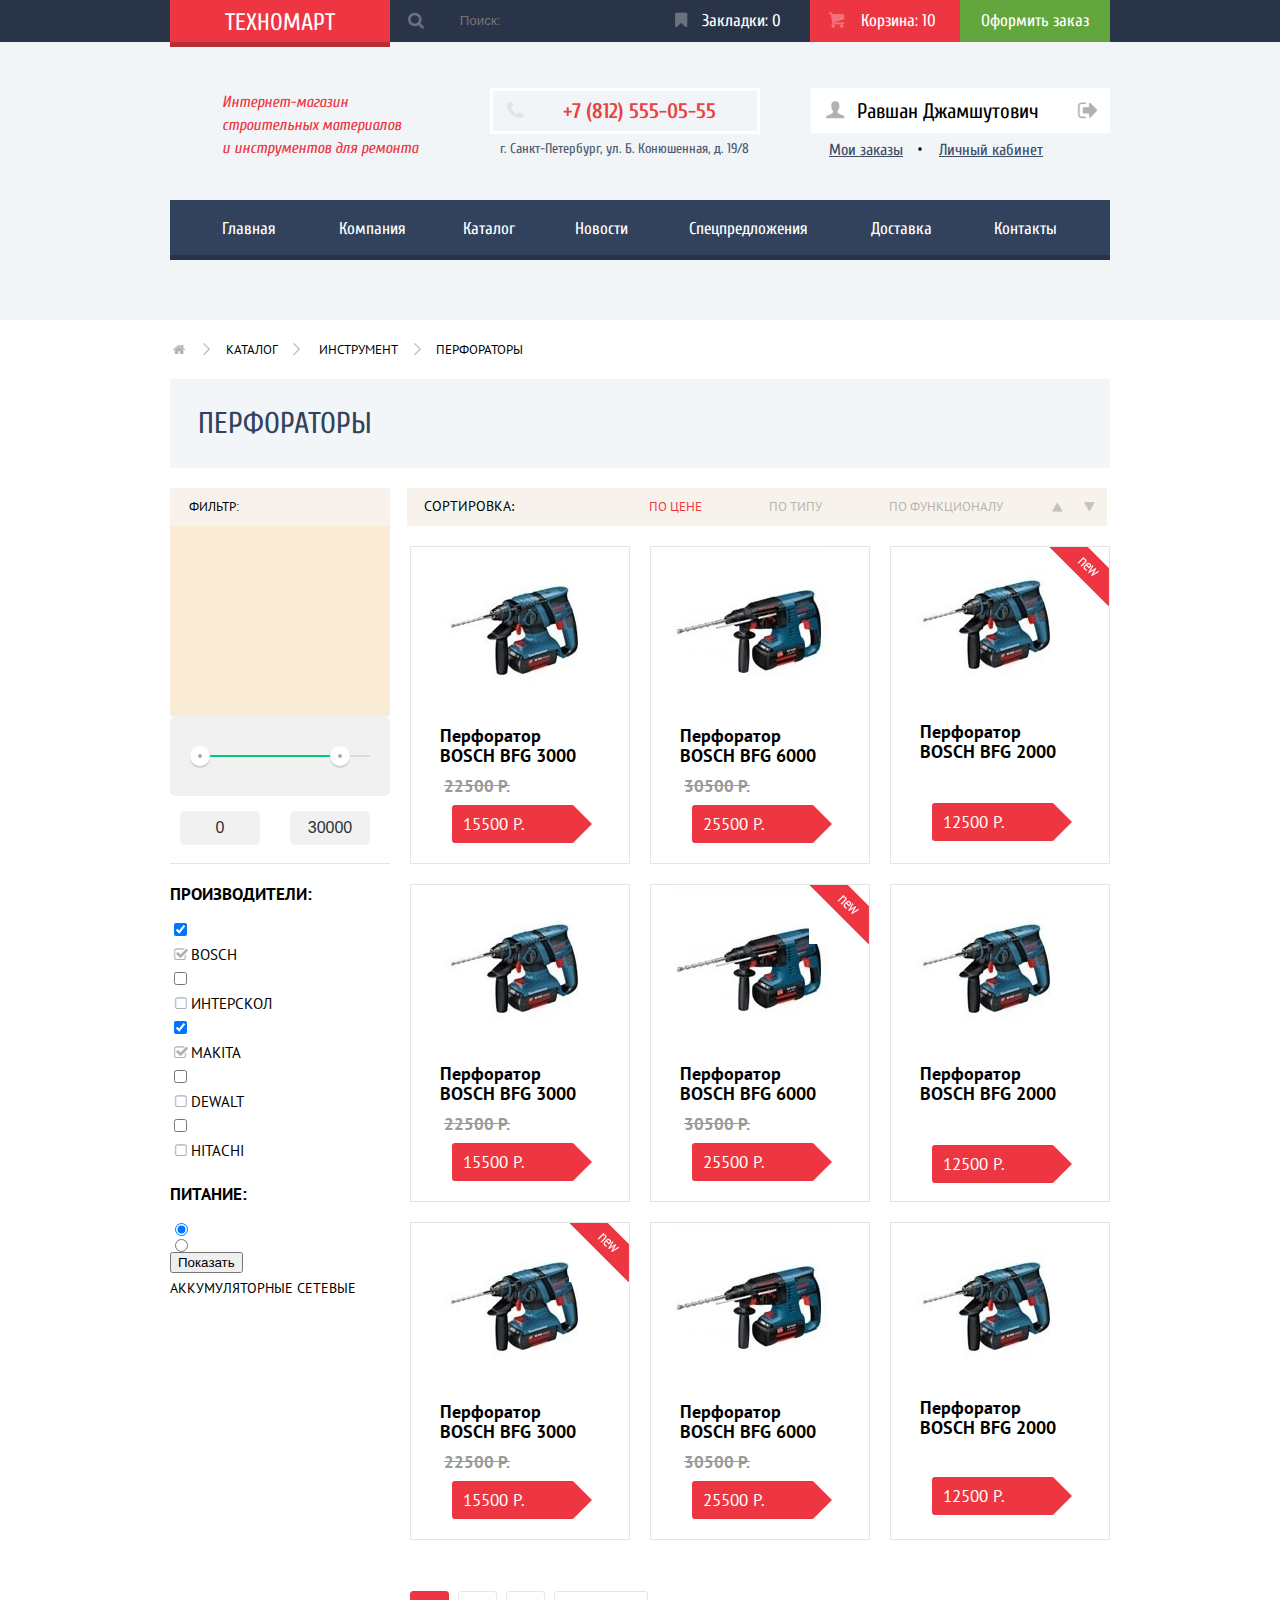
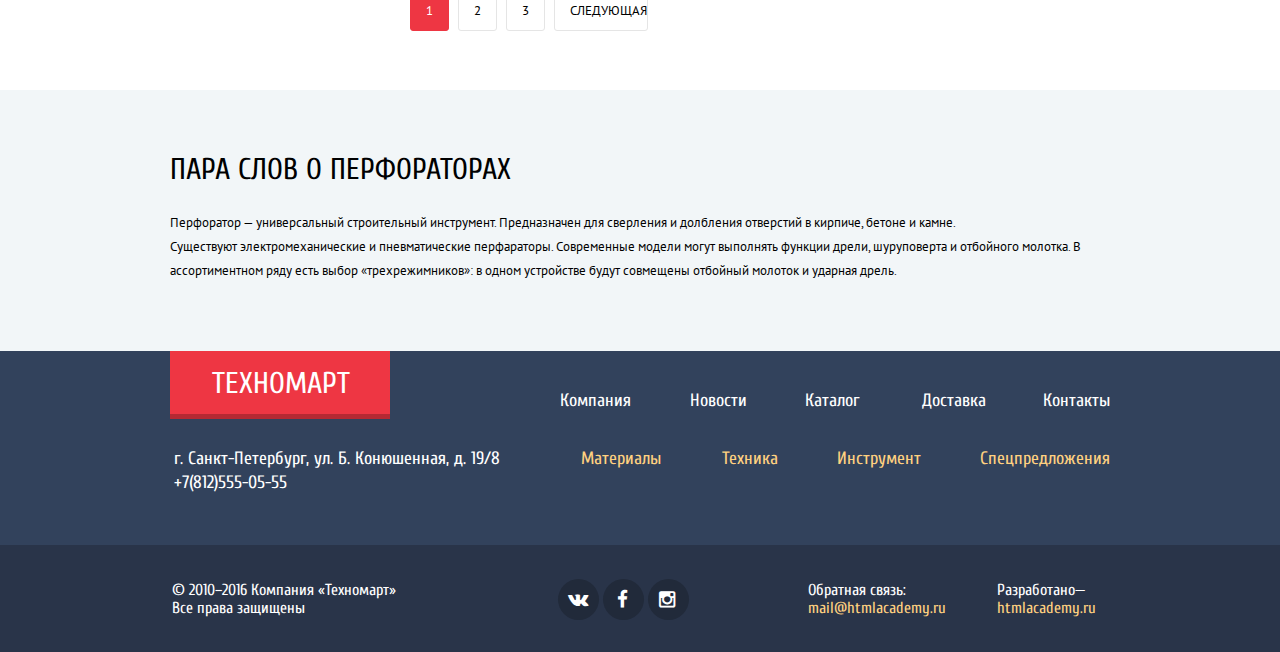
==== catalog.html @ 892744fb "3" ====
<!DOCTYPE html>
<html lang="ru">
  <head>
    <meta charset="utf-8">
    <title>HTML Academy: Техномарт</title>
    <link rel="stylesheet" href="css/normalize.css">
    <link href="https://fonts.googleapis.com/css?family=Cuprum:400,400i,700&subset=cyrillic" rel="stylesheet">
    <link href="https://fonts.googleapis.com/css?family=PT+Sans:400,700&subset=cyrillic" rel="stylesheet">
    <link href="css/style.css" rel="stylesheet">
  </head>
  <body>
    <header>
      <div class="header-top">
        <div class="container">
          <div class="logo">Техномарт</div>
          <form class="search">
            <span class="icon icon-search"></span>
            <input type="search" name="searching" placeholder="Поиск:">
          </form>
            <div class="order">
              <a class="btn-head" href="#"><span class="icon icon-bookmark"></span>Закладки: 0</a>
              <a class="btn-head-catalog" href="#"><span class="icon icon-basket"></span>Корзина: 10</a>
              <a class="btn-head" href="#">Оформить заказ</a>
            </div>
        </div>
      </div>
      <div class="header-bottom-catalog">
        <div class="container">
          <div class="description"> 
            <h1>Интернет-магазин строительных материалов<br> и инструментов для ремонта</h1>
          </div>
          <div class="user_block_catalog">
            <a class="loged" href="#"><span class="icon icon-user"></span>Равшан Джамшутович<span class="icon icon-logout"></span></a>
            <a class="btn-case" href="#">Мои заказы<span class="point"></span></a>
            <a class="btn-case" href="#">Личный кабинет</a>
          </div>
          <div class="contacs">
            <div class="number-catalog"><span class="icon icon-phone"></span>+7 (812) 555-05-55</div>
            <p>г. Санкт-Петербург, ул. Б. Конюшенная, д. 19/8</p>
          </div>
          <nav class="main-navigation">
            <ul>
              <li>
                <a href="#">Главная</a>
              </li>
              <li>
                <a href="#">Компания</a>
              </li>
              <li>
                <a href="#">Каталог</a>
              </li>
              <li>
                <a href="#">Новости</a>    
              </li>
              <li>
                <a href="#">Спецпредложения</a>
              </li>
              <li>
                <a href="#">Доставка</a>
              </li>
              <li>
                <a href="#">Контакты</a>
              </li>
             </ul>
           </nav>
          </div> 
        </div>
       </header>
       <main>
         <div class="container">
           <div class="breadcrumbs">
             <ul>
               <li>
                 <a href="#">
                 <span class="icon icon-home"></span><span class="icon icon-right"></span>
                 </a>
               </li>
               <li>
                 <a href="#">Каталог<span class="icon icon-right"></span></a>  
               </li>
               <li>
                 <a href="#">Инструмент<span class="icon icon-right"></span></a>   
               </li>
               <li>
                 <a>Перфораторы</a>
               </li>
             </ul>
           </div>
           <div class="head-main">
             <h2 class="name-top">Перфораторы</h2>
           </div>
           <div class="page-main">
             <form class="filter">
               <div class="name">
                 <p>Фильтр:</p>
               </div>
               <div class="price">Цена:</div>
               <div class="range-filter">
                 <div class="range-controls">
                   <div class="scale">
                     <div class="bar"></div>
                   </div>
                   <div class="toggle toggle-min"></div>
                   <div class="toggle toggle-max"></div>
                 </div>
                 <div class="price-controls">
                   <label class="min-price"><input name="min-price" type="text" value="0"></label>
                   <label class="max-price"><input name="max-price" type="text" value="30000"></label>
                 </div>
               </div>
               <div class="manufacturers-form">
                 <h2 class="made-top">Производители:</h2>
                 <input type="checkbox" name="manufact-1" id="bosch" checked>
                 <label for="bosch"><span class="icon icon-check-on"></span>Bosch</label>
                 <input type="checkbox" name="manufact-2" id="other">
                 <label for="bosch"><span class="icon icon-check-off"></span>Интерскол</label>
                 <input type="checkbox" name="manufact-3" id="makita" checked>
                 <label for="bosch"><span class="icon icon-check-on"></span>Makita</label>
                 <input type="checkbox" name="manufact-4" id="dewalt">
                 <label for="bosch"><span class="icon icon-check-off"></span>Dewalt</label>
                 <input type="checkbox" name="manufact-5" id="hitachi">
                 <label for="bosch"><span class="icon icon-check-off"></span>Hitachi</label>
              </div>
              <div class="power">
                <h2 class="power-top">Питание:</h2>
                <input type="radio" id="btn-1" name="power" value="batery" checked>
                <input type="radio" id="btn-2" name="power" value="circuit">
                <input type="submit" value="Показать">
                <div class="power-radio">
                    <label for="btn-1">Аккумуляторные</label>
                    <label for="btn-2">Сетевые</label>
                </div>
              </div>
            </form>
            <div class="products-catalog">
              <div class="sorting">
                <ul>
                  <li>
                    <p>Сортировка:</p>
                  </li>
                  <li>
                    <a class="btn-sorting active" href="#">По цене</a>   
                  </li>
                  <li>
                    <a class="btn-sorting" href="#">По типу</a>
                  </li>
                  <li>
                    <a class="btn-sorting" href="#">По функционалу</a>
                  </li>
                  <li>
                    <a href="#"><span class="icon-up-dir"></span></a>
                  </li>
                  <li>
                    <a href="#"><span class="icon-down-dir"></span></a>
                  </li>
                </ul>
              </div>
              <div class="list">
                <ul>
                  <li>
                    <div class="actions">
                      <a href="#" class="buy">Купить</a>
                      <a href="#" class="bookmark">В закладки</a>
                    </div>
                    <img src="img/drill2.jpg" width="133" height="128" alt="Перфоратор bfg3000">
                    <p>Перфоратор BOSCH BFG 3000</p>
                    <p><del>22500 Р.</del></p>
                    <a class="btn" href="#">15500 Р.</a>
                  </li>
                  <li>
                    <div class="actions">
                      <a href="#" class="buy">Купить</a>
                      <a href="#" class="bookmark">В закладки</a>
                    </div>
                    <img src="img/drill3-catalog.jpg" width="156" height="128" alt="Перфоратор bfg6000">
                    <p>Перфоратор BOSCH BFG 6000</p>
                    <p><del>30500 Р.</del></p>
                    <a class="btn" href="#">25500 Р.</a>
                  </li>
                  <li class="new">
                    <div class="actions">
                      <a href="#" class="buy">Купить</a>
                      <a href="#" class="bookmark">В закладки</a>
                    </div>
                    <img src="img/drill2.jpg" width="133" height="128" alt="Перфоратор bfg2000">
                    <p>Перфоратор BOSCH BFG 2000</p>
                    <a class="btn" href="#">12500 Р.</a>
                  </li>
                  <li>
                    <div class="actions">
                      <a href="#" class="buy">Купить</a>
                      <a href="#" class="bookmark">В закладки</a>
                    </div>
                    <img src="img/drill2.jpg" width="133" height="128" alt="Перфоратор bfg3000">
                    <p>Перфоратор BOSCH BFG 3000</p>
                    <p><del>22500 Р.</del></p>
                    <a class="btn" href="#">15500 Р.</a>
                  </li>
                  <li class="new">
                    <div class="actions">
                      <a href="#" class="buy">Купить</a>
                      <a href="#" class="bookmark">В закладки</a>
                    </div>
                    <img src="img/drill3-catalog.jpg" width="156" height="128" alt="Перфоратор bfg6000">
                    <p>Перфоратор BOSCH BFG 6000</p>
                    <p><del>30500 Р.</del></p>
                    <a class="btn" href="#">25500 Р.</a>
                  </li>
                  <li>
                    <div class="actions">
                      <a href="#" class="buy">Купить</a>
                      <a href="#" class="bookmark">В закладки</a>
                    </div>
                    <img src="img/drill2.jpg" width="133" height="128" alt="Перфоратор bfg2000">
                    <p>Перфоратор BOSCH BFG 2000</p>
                    <a class="btn" href="#">12500 Р.</a>
                  </li>
                  <li class="new">
                    <div class="actions">
                      <a href="#" class="buy">Купить</a>
                      <a href="#" class="bookmark">В закладки</a>
                    </div>
                    <img src="img/drill2.jpg" width="133" height="128" alt="Перфоратор bfg3000">
                    <p>Перфоратор BOSCH BFG 3000</p>
                    <p><del>22500 Р.</del></p>
                    <a class="btn" href="#">15500 Р.</a>
                  </li>
                  <li>
                    <div class="actions">
                      <a href="#" class="buy">Купить</a>
                      <a href="#" class="bookmark">В закладки</a>
                    </div>
                    <img src="img/drill3-catalog.jpg" width="156" height="128" alt="Перфоратор bfg6000">
                    <p>Перфоратор BOSCH BFG 6000</p>
                    <p><del>30500 Р.</del></p>
                    <a class="btn" href="#">25500 Р.</a>
                  </li>
                  <li>
                    <div class="actions">
                      <a href="#" class="buy">Купить</a>
                      <a href="#" class="bookmark">В закладки</a>
                    </div>
                    <img src="img/drill2.jpg" width="133" height="128" alt="Перфоратор bfg2000">
                    <p>Перфоратор BOSCH BFG 2000</p>
                    <a class="btn" href="#">12500 Р.</a>
                  </li>
                </ul>
              </div>
              <div class="pages">
                <ul>
                  <li class="active">
                    <a>1</a>
                  </li>
                  <li>
                    <a class="btn-page" href="#">2</a>
                  </li>
                  <li>
                    <a class="btn-page" href="#">3</a>
                  </li>
                  <li>
                  <a class="btn-page" href="#">Следующая</a>
                  </li>
                </ul>
              </div>
            </div>
          </div>
        </div>
        <div class="about-product">
          <div class="container">
            <div class="info">
              <h2 class="info-head">Пара слов о перфораторах</h2>
              <p>Перфоратор — универсальный строительный инструмент. Предназначен для сверления и долбления отверстий в кирпиче, бетоне и камне.</p>
              <p>Существуют электромеханические и пневматические перфараторы. Современные модели могут выполнять функции дрели, шуруповерта и отбойного молотка. В<br> ассортиментном ряду есть выбор «трехрежимников»: в одном устройстве будут совмещены отбойный молоток и ударная дрель.</p>
            </div>
          </div>
        </div>
      </main>
    <footer class="main-footer">
      <div class="footer-top">
        <div class="container">
          <div class="logo-footer">
            <div class="logo-page">Техномарт</div>
            <p>г. Санкт-Петербург, ул. Б. Конюшенная, д. 19/8</p>
            <p>+7(812)555-05-55</p>
          </div>
          <div class="more-navigation">
            <ul>
              <li>
                <a href="#">Компания</a>
              </li>
              <li>
                <a href="#">Новости</a>    
              </li>
              <li>
                <a href="#">Каталог</a>
              </li>
              <li>
                <a href="#">Доставка</a>
              </li>
              <li>
                <a href="#">Контакты</a>
              </li>
           </ul>
         </div>
         <div class="other-navigation">
           <ul>
             <li>
               <a href="#">Материалы</a>
             </li>
             <li>
               <a href="#">Техника</a>    
             </li>
             <li>
               <a href="#">Инструмент</a>
             </li>
             <li>
               <a href="#">Спецпредложения</a>
             </li>
           </ul>
         </div>
       </div>
     </div>
     <div class="footer-bottom">
       <div class="container">
         <section class="footer-year">
           <p>© 2010–2016 Компания «Техномарт»</p>
           <p>Все права защищены</p>
         </section>
         <section class="footer-social">
           <a class="social-btn social-btn-vk" href="#"><span class="icon icon-vk"></span></a>
           <a class="social-btn social-btn-fb" href="#"><span class="icon icon-facebook"></span></a>
           <a class="social-btn social-btn-inst" href="#"><span class="icon icon-instagram"></span></a>
         </section>
         <section class="footer-copyright">
           <div class="connect">
             <p>Обратная связь:</p>
             <a class="btn-link" href="#">mail@htmlacademy.ru</a>
           </div>
           <div class="creator">
             <p>Разработано—</p>
             <a class="btn-link" href="#">htmlacademy.ru</a>
           </div>
         </section>
        </div>
      </div>
    </footer>  
  </body>
</html>
---- css/style.css ----
body {
    font-size: 24px;
    line-height: 30px;
    color: #ffffff;
    font-weight: normal;
    font-family: "Cuprum", "Arial", sans-serif;
    margin: 0;
}
@font-face {
  font-weight: normal;
  font-style: normal;

  font-family: "symbols-technomart";
  src: url("../fonts/symbols-technomart.woff") format("woff"),
       url("../fonts/symbols-technomart.woff2") format("woff2");
}

[class^="icon-"]::before,
[class*=" icon-"]::before {
  display: inline-block;
  width: 1em;
  margin-right: 0.2em;
  margin-left: 0.2em;

  font-weight: normal;
  line-height: 1em;
  font-family: "symbols-technomart";
  text-align: center;
  text-transform: none;
  text-decoration: inherit;
  font-style: normal;
  font-variant: normal;

    speak: none;
}

.icon-left::before { content: "\3c"; } /* "&lt;" */
.icon-right::before { content: "\3e"; } /* "&gt;" */
.icon-basket::before { content: "\62"; } /* "b" */
.icon-facebook::before { content: "\66"; } /* "f" */
.icon-twitter::before { content: "\74"; } /* "t" */
.icon-vk::before { content: "\76"; } /* "v" */
.icon-up::before { content: "\2c4"; } /* "˄" */
.icon-down::before { content: "\2c5"; } /* "˅" */
.icon-left-big::before { content: "\2190"; } /* "←" */
.icon-right-big::before { content: "\2192"; } /* "→" */
.icon-login::before { content: "\2386"; } /* "⎆" */
.icon-logout::before { content: "\241b"; } /* "␛" */
.icon-up-dir::before { content: "\25b2"; } /* "▲" */
.icon-down-dir::before { content: "\25bc"; } /* "▼" */
.icon-circle::before { content: "\25cb"; } /* "○" */
.icon-circle-dot::before { content: "\25cf"; } /* "●" */
.icon-star::before { content: "\2605"; } /* "★" */
.icon-check-off::before { content: "\2610"; } /* "☐" */
.icon-check-on::before { content: "\2611"; } /* "☑" */
.icon-youtube::before { content: "\f39e"; } /* "" */
.icon-home::before { content: "🏠"; } /* "\1f3e0" */
.icon-user::before { content: "👨"; } /* "\1f468" */
.icon-phone::before { content: "📞"; } /* "\1f4de" */
.icon-instagram::before { content: "📷"; } /* "\1f4f7" */
.icon-search::before { content: "🔍"; } /* "\1f50d" */
.icon-bookmark::before { content: "🔖"; } /* "\1f516" */

header {
    background-color: #f1f5f7;
    width: 100%;

}
.header-top {
    background-color: #293449;
    width: 100%;
    height: 42px;
    float: left;
    margin-bottom: 38px;
}
.header-bottom {
    min-height: 277px;
    margin-bottom: 59px;
}
.header-bottom-catalog {
    min-height: 277px;
}
.logo {
    height: 34px;
    float: left;
    width: 220px;
    box-shadow: 0 5px 0 #b72f38;
    background: #ee3643;
    font-size: 24px;
    text-align: center;
    text-transform: uppercase;
    font-weight: normal;
    padding-top: 8px;
}
.logo:hover {
    background: #ca2c37;
}
.search {
    font-size: 17px;
    float: left;
    width: 268px;
    height: 42px;
}
.search:hover {
    background: #212a3a;
}
.search input:hover {
    background: #212a3a;
}
input[type="search"] {
    background: #293449;
    border: none;
    width: 150px;
    height: 41px;
    position: relative;
    margin-left: 40px;
    color: white;
}
span.icon.icon-search {
    display: inline-block;
    position: relative;
    left: 14px;
    top: 1px;
}
span.icon.icon-bookmark {
    display: inline-block;
    position: relative;
    left: -9px;
}
span.icon.icon-basket {
    display: inline-block;
    position: relative;
    right: 13px;
}
.order {
    font-size: 0;
    float: right;
}
.order a:hover {
    background: #212a3a;
}
.order a:active {
    color: rgba(255, 255, 255, 0.5);
    background: #161d29;
}
a.btn-head-catalog:hover {
    background: #ca2c37;
}
a.btn-head {
    text-decoration: none;
    color: white;
    display: inline-block;
    font-weight: normal;
    font-size: 17px;
}
a.btn-head:nth-child(n) {
    width: 139px;
    text-align: center;
    padding: 6px 5px;
}
a.btn-head:first-child {
    padding-right: 11px;
    width: 133px;
    margin: 0;
}
a.btn-head:last-child {
    width: 150px;
    text-align: center;
    background: #63a63e;
    padding: 12px 0;
    margin: 0;
    line-height: 18px;
}
a.btn-head:last-child:hover {
    background: #5fbb2d;
}
a.btn-head:last-child:active {
    background: #518534;
    color: rgba(255, 255, 255, 0.5);
}
a.btn-head-catalog {
    width: 130px;
    text-align: center;
    padding: 12px 10px;
    background: #ee3643;
    font-size: 17px;
    padding-right: 24px;
    padding-left: 27px;
    text-decoration: none;
    color: white;
    margin-left: 3px;
}
span.icon {
    opacity: 0.3;
}
.description {
    width: 198px;
    margin: 0 0 30px 52px;
    float: left;
}
.description h1 {
    font-size: 16px;
    line-height: 23px;
    color: #ee3643;
    font-style: italic;
    font-family: "Cuprum", "Arial", sans-serif;
    font-weight: normal;
}
.user_block {
    font-size: 0;
    float: right;
    margin-top: 5px;
    min-width: 282px;
}
.user_block a:hover {
    color: #ee3643;
}
a.registr {
    display: inline-block;
    background: white;
    width: 150px;
    height: 30px;
    text-align: center;
    padding-top: 7px;
    padding-bottom: 9px;
    text-decoration: none;
    color: black;
    margin-left: 10px;
    font-size: 21px;
}
a.login {
    display: inline-block;
    background: white;
    width: 104px;
    min-height: 29px;
    text-decoration: none;
    color: black;
    font-size: 21px;
    line-height: 19px;
    padding: 11px 0px 5px 17px;
}
a.login:first-child {
    margin: 0;
}
a.login:active {
    color: rgba(0, 0, 0, 0.5);
}
a.registr:active {
    color: rgba(0, 0, 0, 0.5);
}
span.icon.icon-login {
    display: inline-block;
    position: relative;
    left: -6px;
}
.contacs {
    font-size: 0;
    float: right;
    margin: 8px 50px 0 70px;
}
.number {
    display: inline-block;
    font-size: 21px;
    border: 3px solid white;
    width: 203px;
    height: 20px;
    padding: 5px 20px 15px 41px;
    color: #ea4243;
    margin-right: 18px;
    font-weight: bold;
}
.contacs p {
    color: #4b5a71;
    display: block;
    padding-left: 10px;
}
span.icon.icon-phone {
    display: inline-block;
    position: relative;
    left: -34px;
    color: #b7bfc8;
}
.service {
    background-color: #f1f5f7;
    width: 100%;
    color: black;
}
.container {
    width: 940px;
    margin: 0 auto;
    font-size: 0;
    padding: 0 10px;
}
.container::after {
    content: "";
    display: table;
    clear: both;
}
.main-navigation {
    background-color: #32425c;
    width: 940px;
    min-height: 60px;
    box-shadow: inset 0 -5px 0 0 #293449;
    margin-bottom: 60px;
    float: left;
}
.main-navigation li {
    font-size: 17px;
    display: inline-block;
    padding: 14px 0;
}
.main-navigation a:hover {
    background: #293449;
}
.main-navigation li:active {
    background: #1d2739;
}
.main-navigation a:active {
    color: #8e939c;
}
.main-navigation li:nth-child(1) {
    width: 88px;
    padding-left: 52px;
}
.main-navigation li:nth-child(2) {
    width: 124px;
    text-align: center;
}
.main-navigation li:nth-child(3) {
    width: 110px;
    text-align: center;
}
.main-navigation li:nth-child(4) {
    width: 115px;
    text-align: center;
}
.main-navigation li:nth-child(5) {
    width: 178px;
    text-align: center;
}
.main-navigation li:nth-child(6) {
    width: 128px;
    text-align: center;
}
.main-navigation li:nth-child(7) {
    width: 116px;
    padding-left: 29px;
}
.main-navigation a {
    text-decoration: none;
    color: white;
    font-weight: normal;
}
.block img {
    float: right;
    margin: 32px 30px 23px 23px;
}
.block1 img {
    margin-top: 31px;
    margin-right: 43px;
}
.block2 img {
    margin-top: 33px;
    margin-right: 29px;
}
.block4 img {
    margin: 26px 45px 22px 0px
}
.block {
    width: 300px;
    min-height: 123px;
}
.block p {
    font-size: 24px;
    float: left;
    margin: 21px 0 8px 23px;
}
.block1{
    background-color: #f6b22d; 
    float: left;
    margin-right: 20px;
}
.block2{
    background-color: #4aafde;
    float: left;
    margin-right: 20px;
}
.block3{
    background-color: #cc79d1;
    float: right;
}
.block4{
    background-color: #85d179;
    float: right;
    margin-top: 20px;
}
.block5{
    background-color: #f6b22d;
    float: right;
    margin-top: 20px;
}
a.btn-menu {
    background: rgba(229,229,229,0.3);
    width: 100px;
    height: 28px;
    border-radius: 5px;
    font-size: 14px;
    text-decoration: none;
    color: white;
    float: left;
    margin: 4px 0px 20px 23px;
    text-transform: uppercase;
    padding: 5px 0px 5px 35px;
}
a.btn-menu:hover {
    background: rgba(204,204,204, 0.7);
}
.block1 a.btn-menu {
    width: 101px;
    height: 28px;
    margin: 4px 0px 20px 25px;
    padding: 5px 9px 5px 25px;
}
.block2 a.btn-menu {
    padding-right: 6px;
    padding: 5px 10px 5px 25px;
    margin: 4px 0px 20px 25px;
}
.block4 a.btn-menu {
    padding: 5px 12px 5px 22px;
}
}
.block5 a.btn-menu {
    padding: 5px 0px 5px 36px;
    margin-top: 4px;
    width: 99px;
}
.menu::after {
    content: "";
    display: table;
    clear: both;
}
.product {
    display: inline-block;
    margin-top: 53px;
}
.top-product {
    background-color: #f7f3ec;
    width: 940px;
    height: 90px;
    font-family: "Cuprum", "Arial", sans-serif;
    text-transform: uppercase;
    font-weight: normal;
    margin-bottom: 19px;
}
.top-product::after {
    content: "";
    display: table;
    clear: both;
}
.rubric {
    float: left;
    margin: 30px 0 30px 29px;
    font-weight: normal;
}
h2.rubric-2, h2.rubric {
    color: #32425c;
    font-size: 30px;
    line-height: 30px;
}
.rubric-2 {
    float: left;
    margin: 30px 0 30px 25px;
    font-weight: normal;
}
.products {
    font-size: 18px;
    color: black;
    margin-bottom: 20px;
    display: inline-block;
}
a.btn-all {
    background-color: #ee3643;
    min-width: 231px;
    float: right;
    text-align: center;
    color: white;
    font-size: 14px;
    text-decoration: none;
    padding: 5px 10px 3px 12px;
    border-radius: 3px;
    margin: 25px;
    margin-right: 24px;
}
a.btn-all:hover {
    background: #ca2c37;
}
.products li{
    border: 1px solid #f7f3ec;
    margin-left: 20px;
    vertical-align: top;
    min-width: 218px;
    min-height: 317px;
    text-align: center; 
    position: relative;
}
.products li:first-child {
    margin-left: 0;
}
.products del {
    color: #999999;
    margin-top: 10px;
    display: inline-block;
    margin-left: 4px;
    margin-bottom: 9px;
    font-size: 17px;
}
.products p {
    font-size: 18px;
    display: block;
    width: 160px;
    margin-left: auto;
    margin-right: auto;
    font-family: "PT Sans", "Arial", sans-serif;
    line-height: 20px;
    font-weight: bold;
}
.products li:last-child p {
    margin-bottom: 39px;
}
.products img {
    margin-bottom: 36px
}
.products li:hover {
    box-shadow: 0 0 25px #b8bbc2;
}
.products li:nth-child(2) img {
    margin-top: 8px;
    margin-bottom: 28px;
    margin-right: 18px;
}
.products li:nth-child(3) img {
    margin-top: 2px;
    margin-right: 1px;
    margin-bottom: 34px;
}
.products li:last-child img {
    margin-top: 8px;
    margin-right: 35px;
    margin-bottom: 28px;
}
li .actions {
    position: absolute;
    position: absolute;
    top: 0;
    left: 0;
    width: 218px;
    height: 88px;
    padding: 40px 0;
    background-color: #fff;
    text-align: center;
}
.actions .buy, .actions .bookmark {
    font-family: "Cuprum", "Arial", sans-serif;
    font-size: 14px;
    text-decoration: none;
    text-transform: uppercase;
    color: #fff;
    background-color: #63a63e;
    display: block;
    width: 135px;
    margin: 0 auto 7px;
    padding: 6px 0;
    border-radius: 3px;
}
.actions .buy {
    box-shadow: inset 0 -3px 0 #367315;
}
    .actions .bookmark {
    width: 129px;
    padding: 1px 0;
    color: #63a63e;
    border: 3px solid #63a63e;
    background-color: #fff;
}
.products .actions {
    display: none;
}
.products li:hover .actions {
    display: block;
    z-index: 20;
}
.actions .buy:hover {
    background: #5fbb2d;
}
.actions .buy:active {
    background: #518534;
}
.btn {
    width: 112px;
    height: 28px;
    background: #ee3643;
    display: inline-block;
    border-radius: 3px;
    color: white;
    font-size: 17px;
    text-decoration: none;
    padding: 10px 0 0 11px;
    line-height: 18px;
    font-family: "PT Sans", "Arial", sans-serif;
    position: relative;
    margin-right: 8px;
}
a.btn:after {
    position: absolute;
    top: 0;
    right: -36px;
    width: 0;
    height: 0;
    content: "";
    border: 19px solid #fff;
    border-left-color: #ee3643;
}
.list a.btn {
    margin-left: 41px;
}
.new:before {
    position: absolute;
    top: 0px;
    right: 0px;
    z-index: 10;
    width: 60px;
    height: 60px;
    content: "";
    background: url(new-flag.png) no-repeat 0 0;
}
section.manufacturer {
    margin-bottom: 65px;
}
.manufacturers li {
    border: 1px solid #f7f3ec;
    margin-right: 20px;
    margin-bottom: 20px;
    display: inline-block;
    width: 218px;
    height: 143px;
}
.manufacturers li:nth-child(4n+4) {
    margin-right: 0;
}
.manufacturers li:hover {
    box-shadow: 0 0 25px #b8bbc2;
}
p {
    font-size: 14px;
    margin: 0;
}
a.loged {
    display: block;
}
ul {
    font-size: 0;
    margin: 0;
    list-style: none;
    padding: 0;
}
li {
    display: inline-block;
    
}
.manufacturers {
    margin-top: 20px;
    margin-bottom: 50px;
}
.cap {
    margin-top: 68px;
    min-width: 400px;
    margin-right: 500px;
    display: inline-block;
    margin-bottom: 70px;
}
.cap p.top {
    font-size: 30px;
    font-family: "Cuprum", "Arial", sans-serif;
    text-transform: uppercase;
    margin-bottom: 29px;
    font-weight: normal;
}
.cap p {
    line-height: 24px;
    font-family: "PT Sans", "Arial", sans-serif;
    font-size: 13px;
    font-weight: normal;
}
.service-menu {
    float: left;
    width: 240px;
    height: 188px;
    position: relative;
}
.shadow {
    display: inline-block;
    position: absolute;
    top: -45px;
    left: 230px;
}
.service-menu li {
    font-size: 21px;
    display: block;
    background: #32425c;
    padding-left: 22px;
    padding-top: 11px;
    height: 48px;
    border-top: 1px solid #405069;
    border-bottom: 1px solid #293449;
}
.service-menu a {
    color: white;
    text-decoration: none;
}
.service-menu li:nth-child(2):hover {
    background: #293449;
    border: 1px solid #293449;
}
.service-menu li:nth-child(3):hover {
    background: #293449;
    border: 1px solid #293449;
}
li.service-active {
    background: white;
    border: white;
}
.service-active a {
    color: #32425c;
}
.delivery {
    width: 640px;
    min-height: 283px;
    float: right;
}
.delivery-text {
    width: 296px;
    height: 150px;
    float: left;
}
.delivery img {
    float: right;
    width: 339px;
}
.delivery-text p.head-delivery {
    font-size: 36px;
    margin-bottom: 31px;
    color: #32425c;
    font-family: "Cuprum", "Arial", sans-serif;
    text-transform: uppercase;
    margin-left: 18px;
    line-height: 24px;
}
.delivery-text p {
    font-size: 13px;
    margin-left: 21px;
    margin-top: 2px;
    font-family: "PT Sans", "Arial", sans-serif;
    font-weight: normal;
    line-height: 24px;
}
.company {
    width: 520px;
    float: left;
}
.company p {
    color: black;
    font-size: 13px;
    line-height: 24px;
    margin-top: 27px;
    font-family: "PT Sans", "Arial", sans-serif;
    font-weight: normal;
}
.company p.top {
    color: black;
    line-height: 24px;
    font-size: 30px;
    font-family: "Cuprum", "Arial", sans-serif;
    font-weight: normal;
    text-transform: uppercase;
    margin-top: 32px;
}
.company p:nth-child(4) {
    margin-top: 0;
}
.about-company {
    min-height: 486px;
    margin-top: 50px;
}
.transport li {
    font-size: 18px;
    line-height: 20px;
    font-family: "Cuprum", "Arial", sans-serif;
    display: block;
    padding-top: 19px;
    padding-left: 35px;
    font-weight: normal;
    color: black;
}
.transport li::after {
    content: "";
    display: block;
    border-bottom: 2px solid #fb565a;
    width: 25px;
    position: relative;
    left: -36px;
    top: -12px;
}
.map {
    float: right;
    font-size: 16px;
    width: 300px;
    color: black;
}
.map p.top {
    font-size: 30px;
    font-family: "Cuprum", "Arial", sans-serif;
    text-transform: uppercase;
    font-weight: normal;
    line-height: 24px;
    margin-top: 32px;
}
.map p {
    width: 230px;
    margin-bottom: 30px;
    font-size: 13px;
    font-family: "PT Sans", "Arial", sans-serif;
    line-height: 24px;
    font-weight: normal;
}
a.btn-company {
    margin-top: 33px;
    display: inline-block;
    font-size: 14px;
    background-color: #ee3643;
    color: white;
    border-radius: 3px;
    text-decoration: none;
    text-transform: uppercase;
    font-weight: normal;
    padding-top: 11px;
    padding-bottom: 9px;
    padding-left: 41px;
    padding-right: 40px;
    line-height: 18px;
}
a.btn-lost {
    margin-top: 30px;
    display: inline-block;
    background-color: #ee3643;
    color: white;
    border-radius: 3px;
    width: 236px;
    text-decoration: none;
    text-transform: uppercase;
    font-size: 14px;
    line-height: 18px;
    font-weight: normal;
    padding-top: 11px;
    padding-left: 64px;
    padding-bottom: 9px;
}
.footer-top {
    background-color: #32425c;
    min-height: 194px;
}
.footer-top p {
    font-size: 18px;
    font-weight: normal;
    margin-left: 4px;
    line-height: 24px;
}
.logo-page {
    width: 178px;
    height: 45px;
    background: #ee3643;
    display: inline-block;
    box-shadow: 0 5px 0 #b52933;
    font-size: 30px;
    text-transform: uppercase;
    font-weight: normal;
    padding-top: 18px;
    padding-left: 42px;
    margin-bottom: 33px;
}
.more-navigation {
    float: right;
}
.more-navigation li {
    font-size: 14px;
    padding-top: 35px;
    margin-left: 57px;
}
.more-navigation a {
    text-decoration: none;
    color: white;
    font-size: 18px;
    font-weight: normal;
}
.more-navigation a:hover {
    text-decoration: underline;
    color: #f1f5f7;
}
.more-navigation li:nth-child(2) {
    margin-left: 59px;
}
.more-navigation li:nth-child(3) {
    margin-left: 58px;
}
.more-navigation li:nth-child(4) {
    margin-left: 62px;
}
.other-navigation {
    float: right;
    min-width: 560px;
}
.other-navigation li {
    font-size: 20px;
    margin-top: 22px;
}
.other-navigation li:first-child {
    margin-left: 35px;
    margin-right: 61px;
}
.other-navigation li:nth-child(2) {
    margin-right: 59px;
}
.other-navigation li:nth-child(3) {
    margin-right: 59px;
}
.other-navigation li:last-child {
    margin-right: 0;
}
.other-navigation ul {
    content: "";
    display: table;
    clear: both;
}
.other-navigation a {
    text-decoration: none;
    color: #ffd180;
    font-size: 18px;
    font-weight: normal;
}
.other-navigation a:hover {
    text-decoration: underline;
    color: #ffd180;
}
a.btn-case {
    font-size: 13px;
    display: inline-block
}
h2.name-top {
    float: left;
    margin: 30px 0 33px 28px;
    font-size: 30px;
    line-height: 30px;
    font-family: "Cuprum", "Arial", sans-serif;
    text-transform: uppercase;
    font-weight: normal;
    color: #32425c;
}
.breadcrumbs {
    min-height: 59px;
    display: inline-block;
    min-width: 940px;
}
.breadcrumbs li {
    margin-left: 9px;
    padding-top: 19px;
    font-size: 13px;
    color: black;
    line-height: 18px;
}
.breadcrumbs li:first-child {
    margin: 0;
}
.breadcrumbs li:nth-child(3) {
    margin-left: 13px;
}
.breadcrumbs a {
    font-size: 13px;
    line-height: 18px;
    font-family: "PT Sans", "Arial", sans-serif;
    text-decoration: none;
    text-transform: uppercase;
    color: black;
}
span.icon.icon-right {
    font-size: 14px;
    line-height: 20px;
    font-weight: bold;
    padding-left: 9px;
}
.head-main {
    background-color: #f2f6f8;
    height: 89px;
    margin-bottom: 20px;
}
.page-main::after {
    content: "";
    display: table;
    clear: both;
}
form.filter {
    float: left;
    width: 220px;
    min-height: 760px;
}
.products-catalog {
    width: 707px;
    min-height: 1145px;
    float: left;
    margin-left: 13px;
}
.name {
    width: 220px;
    height: 38px;
    background-color: #f7f3ec;
}
.name p {
    color: black;
    font-size: 13px;
    line-height: 18px;
    text-transform: uppercase;
    display: inline-block;
    margin-top: 10px;
    margin-left: 19px;
    font-family: "PT Sans", "Arial", sans-serif;
}
.price {
    width: 220px;
    height: 190px;
    background-color: antiquewhite;
}
   .manufacturers-form {
    width: 220px;
    min-height: 260px;
    float: left;
    color: black;
    font-size: 20px;
    margin-top: 15px;
    border-top: 1px solid #e5e5e5;
}
h2.made-top {
    font-size: 17px;
    line-height: 30px;
    font-family: "PT Sans", "Arial", sans-serif;
    text-transform: uppercase;
    font-weight: bold;
}
.manufacturers-form label {
    font-size: 15px;
    line-height: 20px;
    font-family: "PT Sans", "Arial", sans-serif;
    text-transform: uppercase;
}
.filter input {
    display: table;
}
.power {
    width: 220px;
    height: 245px;
    float: left;
    color: black;
    font-size: 16px;
}
h2.power-top {
    font-size: 17px;
    line-height: 30px;
    font-family: "PT Sans", "Arial", sans-serif;
    text-transform: uppercase;
    font-weight: bold;
    color: black;
}
.power label {
    font-size: 14px;
    line-height: 20px;
    font-family: "PT Sans", "Arial", sans-serif;
    text-transform: uppercase;
    font-weight: normal;
}
.about-product {
    background: #f2f6f8;
}
.sorting {
    font-size: 16px;
    display: inline-block;
    background: #f7f3ec;
    width: 700px;
    min-height: 38px;
    margin-left: 4px;
    margin-bottom: 20px;
} 
.sorting li {
    display: inline-block;
    font-size: 13px;
    line-height: 18px;
    font-family: "PT Sans", "Arial", sans-serif;
    text-transform: uppercase;
    color: black;
    padding-top: 3px;
    padding-left: 17px;
    font-weight: normal;
}
.sorting li:first-child {
    margin-right: 118px;
}
a.btn-sorting.active {
    color: #ee3643;
}
.sorting li:nth-child(4) a {
    margin-right: 21px;
}
.sorting li:last-child {
    padding-left: 0;
}
a.btn-sorting {
    display: inline-block;
    margin-right: 50px;
    color: #b6b3ae;
    text-decoration: none;
}
span.icon-down-dir {
    font-size: 23px;
    line-height: 20px;
    color: #c6c2bd;
    position: relative;
    top: 4px;
}
span.icon-up-dir.active {
    color: #ee3643;
}
span.icon-up-dir {
    font-size: 23px;
    line-height: 20px;
    color: #c6c2bd;
    position: relative;
    top: 4px;
}
.sorting span:hover {
    color: black;
}
.list {
    font-size: 18px;
    color: black;
    margin-bottom: 20px;
    display: inline-block;
}
.list ul:after {
    content: "";
    clear: both;
    display: table;
}
.list li {
    font-size: 15px;
    color: black;
    float: left;
    margin-bottom: 20px;
    border: 1px solid #e5e5e5;
    width: 218px;
    height: 316px;
    margin-left: 20px;
    position: relative;
}
.list .actions {
    display: none;
}
.list li:hover .actions {
    display: block;
}

.list li:nth-child(3n+1) {
    margin-left: 7px;
}
.list li:nth-child(3n+3) {
    margin-right: 0;
}
.list li:nth-child(3n+1) img {
    margin-top: 8px;
    margin-left: 34px;
    margin-bottom: 32px;
}
.list li:nth-child(3n+2) img {
    margin-top: 2px;
    margin-left: 22px;
    margin-bottom: 38px;
}
.list li:nth-child(3n+3) img {
    margin-top: 8px;
    margin-bottom: 32px;
    margin-left: 26px;
}
.list p {
    font-size: 18px;
    display: block;
    width: 160px;
    margin-left: auto;
    margin-right: auto;
    font-family: "PT Sans", "Arial", sans-serif;
    line-height: 20px;
    font-weight: bold;
}
.list li:nth-child(3n+3) p {
    margin-bottom: 41px;
}
.pages {
    display: inline-block;
    min-width: 283px;
    height: 40px;
    margin-bottom: 59px;
}
.pages li {
    font-size: 13px;
    line-height: 18px;
    color: black;
    border: 1px solid #e5e5e5;
    border-radius: 3px;
    min-width: 22px;
    min-height: 28px;
    margin-left: 7px;
    padding-left: 15px;
    margin-right: 2px;
    padding-top: 10px;
    font-family: "PT Sans", "Aria", sans-serif;
}
.pages li.active {
    background: #ee3643;
    color: white;
    border: 1px solid #ee3643;
}
}
.pages li:last-child {
    width: 108px;
    padding-right: 30px;
    padding-left: 32px;
}
.pages li:hover {
    border: 1px solid #bdc6ca;
}
a.btn-page {
    text-decoration: none;
    color: black;
    text-transform: uppercase;
}
.logo-footer {
    float: left;
}
.footer-bottom {
    background-color: #293449;
    min-height: 107px;
}
section.footer-year {
    float: left;
    margin-top: 36px;
}
.footer-year p {
    font-size: 16px;
    font-weight: normal;
    line-height: 18px;
    margin-left: 2px;
}
section.footer-social {
    float: left;
    min-width: 130px;
    margin-left: 160px;
    margin-top: 34px;
}
a.social-btn {
    font-size: 19px;
    color: white;
    display: inline-block;
    width: 29px;
    height: 23px;
    margin: 0 2px;
    background: #212a3a;
    border-radius: 50%;
    padding-right: 6px;
    padding-top: 6px;
    padding-bottom: 12px;
    padding-left: 6px;
    transition: background-color 0.5s;
}
a.social-btn:hover {
    background: #ee3643;
}
.social-btn span.icon {
    color: white;
    opacity: 1;
    margin: 0;
}
section.footer-copyright {
    float: right;
    font-size: 16px;
    min-width: 200px;
    min-height: 50px;
    margin-top: 43px;
}
.connect {
    float: left;
    margin-right: 51px;
}
section.footer-copyright p {
    font-size: 16px;
    font-weight: normal;
    line-height: 5px;
    display: block;
}
a.btn-link {
    color: #ffd180;
    text-decoration: none;
    font-weight: normal;
}
a.btn-link:hover {
    text-decoration: underline;
}
.creator {
    float: right;
    margin-right: 14px;
}
a.loged {
    background: white;
    min-width: 250px;
    height: 34px;
    float: right;
    color: black;
    font-size: 21px;
    line-height: 18px;
    text-decoration: none;
    margin-top: 3px;
    padding: 11px 28px 0px 21px;
}
a.loged:hover {
    color: #ee3643;
}
a.loged:active {
    color: rgba(0, 0, 0, 0.5);
}
.user_block_catalog {
    font-size: 0;
    float: right;
    margin-top: 5px;
    width: 300px;
    display: inline-block;
    height: 79px;
}
span.icon.icon-user {
    display: inline-block;
    position: relative;
    right: 10px;
    font-size: 18px;
    line-height: 18px;
    bottom: 2px;
}
span.icon.icon-logout {
    font-size: 22px;
    line-height: 18px;
    display: inline-block;
    position: relative;
    left: 33px;
}
span.point {
    display: inline-block;
    position: relative;
    width: 2px;
    height: 2px;
    border: 1px solid;
    border-radius: 50px;
    background: black;
    bottom: 4px;
    left: 15px;
}
.number-catalog {
    display: inline-block;
    font-size: 21px;
    border: 3px solid white;
    width: 203px;
    height: 20px;
    padding: 5px 20px 15px 41px;
    color: #ea4243;
    font-weight: bold;
}
a.btn-case {
    display: inline-block;
    font-size: 16px;
    line-height: 18px;
    padding-left: 19px;
    margin-top: 8px;
    color: #3f4e66;
    margin-right: 13px;
}
a.btn-case:hover {
    color: #ee3643;
}
.list {
    font-size: 18px;
    color: black;
    margin-bottom: 16px;
    display: inline-block;
}
.list del {
    color: #999999;
    margin-top: 10px;
    display: inline-block;
    margin-left: 4px;
    margin-bottom: 9px;
    font-size: 17px;
}
.list p {
    font-size: 18px;
    display: block;
    width: 160px;
    margin-left: auto;
    margin-right: auto;
    font-family: "PT Sans", "Arial", sans-serif;
    line-height: 20px;
    font-weight: bold;
}
.list li:last-child p {
    margin-bottom: 39px;
}
.list img {
    margin-bottom: 36px
}
.list li:hover {
    box-shadow: 0 0 25px #b8bbc2;
}
.list li:nth-child(2) img {
    margin-top: 2px;
    margin-bottom: 38px;
    margin-right: 18px;
}
.list li:nth-child(3) img {
    margin-top: 2px;
    margin-right: 1px;
    margin-bottom: 34px;
}
.list li:last-child img {
    margin-top: 8px;
    margin-right: 35px;
    margin-bottom: 28px;
}
.list .active .actions {
    display: block;
}
.info {
    margin-bottom: 68px;
}
h2.info-head {
    font-size: 30px;
    line-height: 24px;
    margin-top: 68px;
    text-transform: uppercase;
    display: inline-block;
    color: black;
    font-family: "Cuprum", "Arial", sans-serif;
    font-weight: normal;
    margin-bottom: 29px;
}
.info p {
    color: black;
    font-size: 13px;
    line-height: 24px;
    font-family: "PT Sans", "Arial", sans-serif;
}
.range-filter {
    width: 220px;
}

.range-controls {
    position: relative;
    height: 41px;
    padding-top: 39px;
    padding-right: 20px;
    padding-left: 20px;
    margin-bottom: 15px;
    border-radius: 5px;
    background: #f1f1f1;
}

.range-controls .scale {
    height: 2px;
    background: #d7dcde;
}

.range-controls .bar {
    width: 80%;
    height: 2px;
    background: #00ca74;
}

.range-controls .toggle {
    position: absolute;
    top: 30px;
    left: 0px;
    width: 4px;
    height: 4px;
    cursor: pointer;
    border: 8px solid #fff;
    border-radius: 50%;
    background: #ababab;
    box-shadow: 0 2px 1px 0 #cfcfcf;
}
.range-controls .toggle-min {
    left: 20px;
}

.range-controls .toggle-max {
    left: 160px;
}

.price-controls {
    font-size: 0;
}

.price-controls label {
    font-size: 16px;
    display: inline-block;
    width: 50%;
}

.max-price { 
    text-align: right;
}

.price-controls input { 
    font-family: 'Roboto', 'Arial', sans-serif;
    font-size: 16px;
    width: 60px;
    margin-left: 10px;
    padding: 8px 10px;
    text-align: center;
    color: #283136;
    border: none;
    border-radius: 5px;
    outline: none;
    background: #f1f1f1;
}
.slider {
    width: 621px;
    float: left;
    position: relative;
    margin-top: 20px;
}
.slide {
    min-height: 267px;
}
.slide-text {
    width: 250px;
    padding: 25px 0;
    margin-left: 24px;
}
.slide-title {
    font-size: 36px;
    line-height: 30px;
    font-weight: bold;
    font-family: "Cuprum", "Arial", sans-serif;
    color: white;
    text-transform: uppercase;
}
.slide p {
    font-family: "PT Sans", "Arial", sans-serif;
    font-size: 18px;
    font-weight: normal;
    line-height: 24px;
    color: white;
}
.slide p:nth-child(2) {
    font-size: 18px;
    line-height: 24px;
    font-family: "Cuprum", "Arial", sans-serif;
}
.slide .slider-btn {
    display: block;
    width: 128px;
    margin-top: 122px;
    font-weight: 300;
    font-size: 14px;
    color: #ffffff;
    text-transform: uppercase;
    text-decoration: none;
    background: #fb565a;
    border-radius: 3px;
    line-height: 18px;
    padding: 11px 17px 9px 51px;
}
.slide:nth-child(1) {
    background-image: url(man.jpg);
}

.slide:nth-child(2) {
    background-image: url(man2.jpg);
}
.slide {
    display: none;
}
.slider:nth-child(1) {
    display: block;
}
.slider input[type="radio"] {
    display: none;
}
.slider-controls label {
    display: inline-block;
    width: 5px;
    height: 5px;
    margin: 0 5px;
    vertical-align: top;
    background: #ffffff;
    border: 3px solid white;
    border-radius: 50%;
}
.slider-controls {
    position: absolute;
    bottom: 17px;
    left: 50%;
    width: 200px;
    margin-left: -100px;
    text-align: center;
}
#btn-1:checked ~ .slides .slide:nth-child(1) {
    display: block;
}

#btn-2:checked ~ .slides .slide:nth-child(2) {
    display: block;
}
#btn-1:checked ~ .slider-controls label[for="btn-1"],
#btn-2:checked ~ .slider-controls label[for="btn-2"] {
    background: #ee3643;
}
#btn-1:checked ~ .slides .slide:nth-child(1) {
  left: 0;
}
#btn-1:checked ~ .slides .slide:nth-child(2) {
  left: 880px;
}
#btn-2:checked ~ .slides .slide:nth-child(1) {
  left: -880px;
}
#btn-2:checked ~ .slides .slide:nth-child(2) {
  left: 0;
}
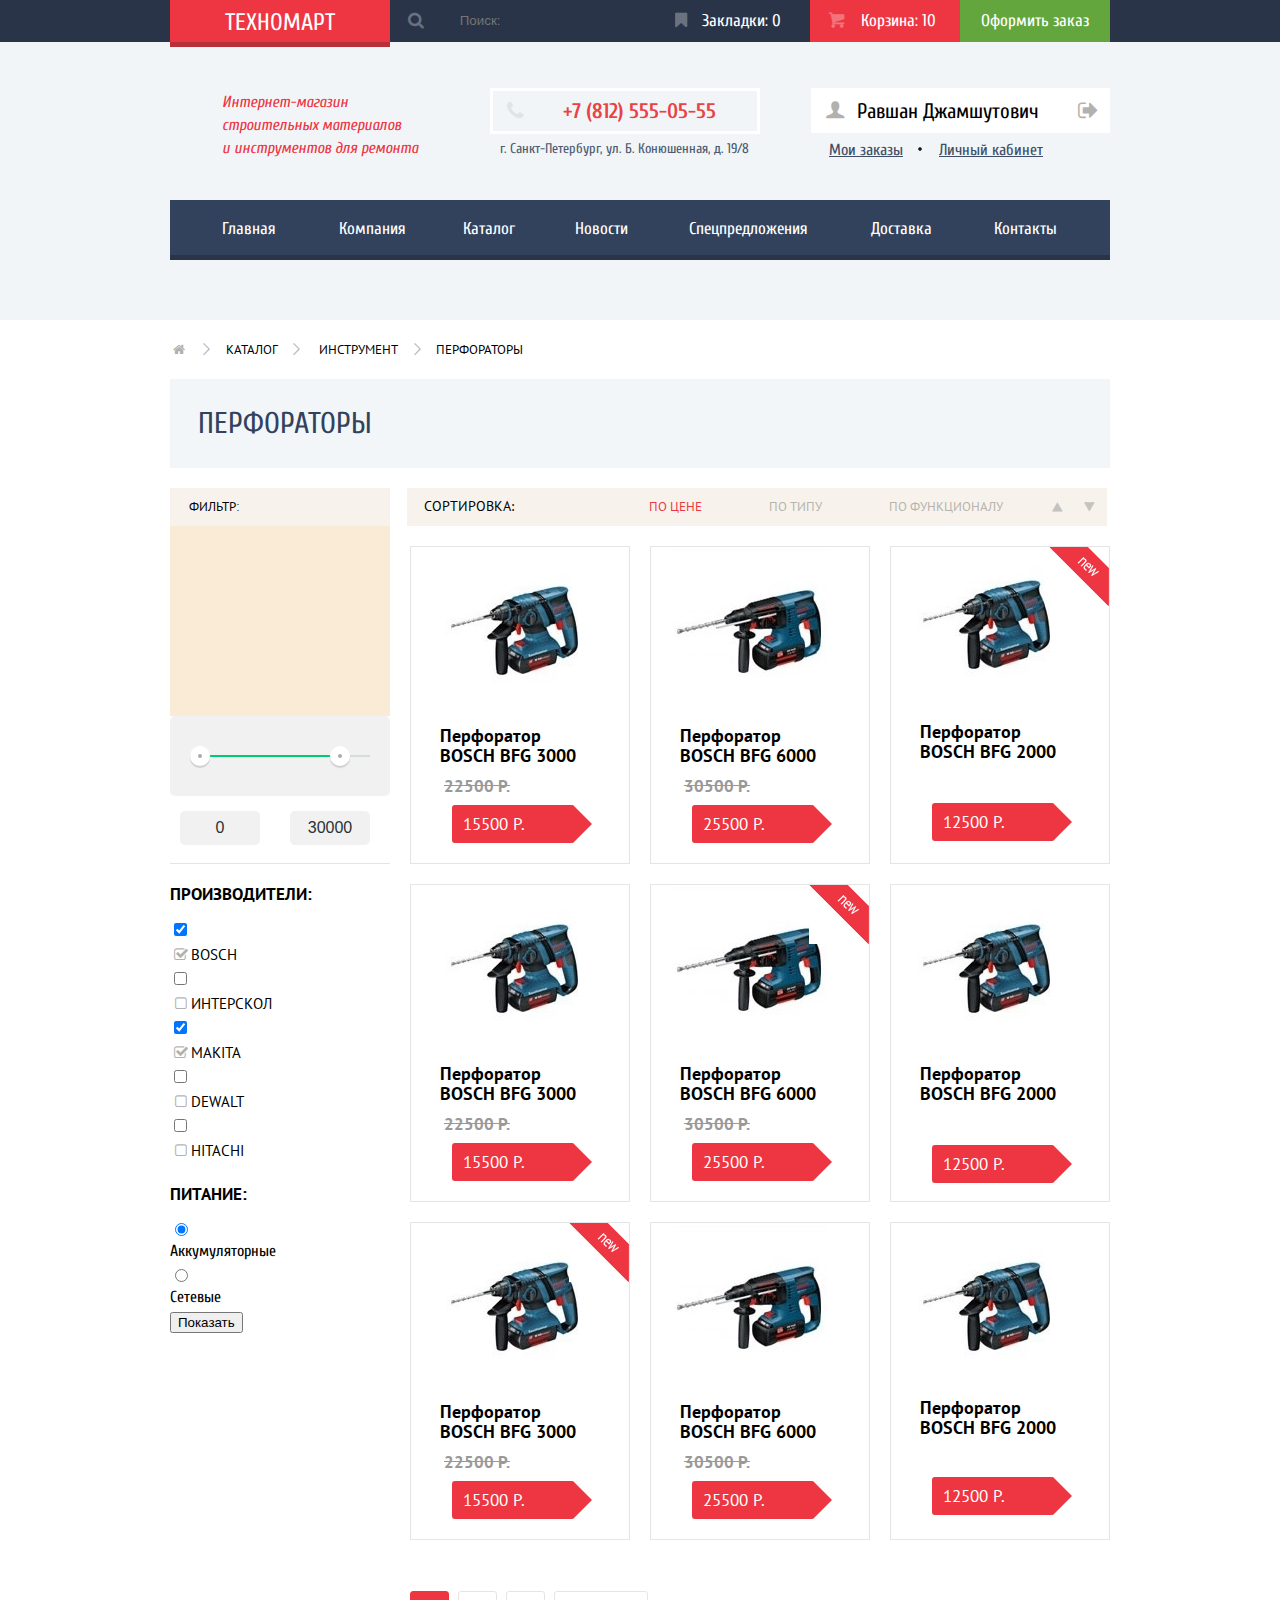
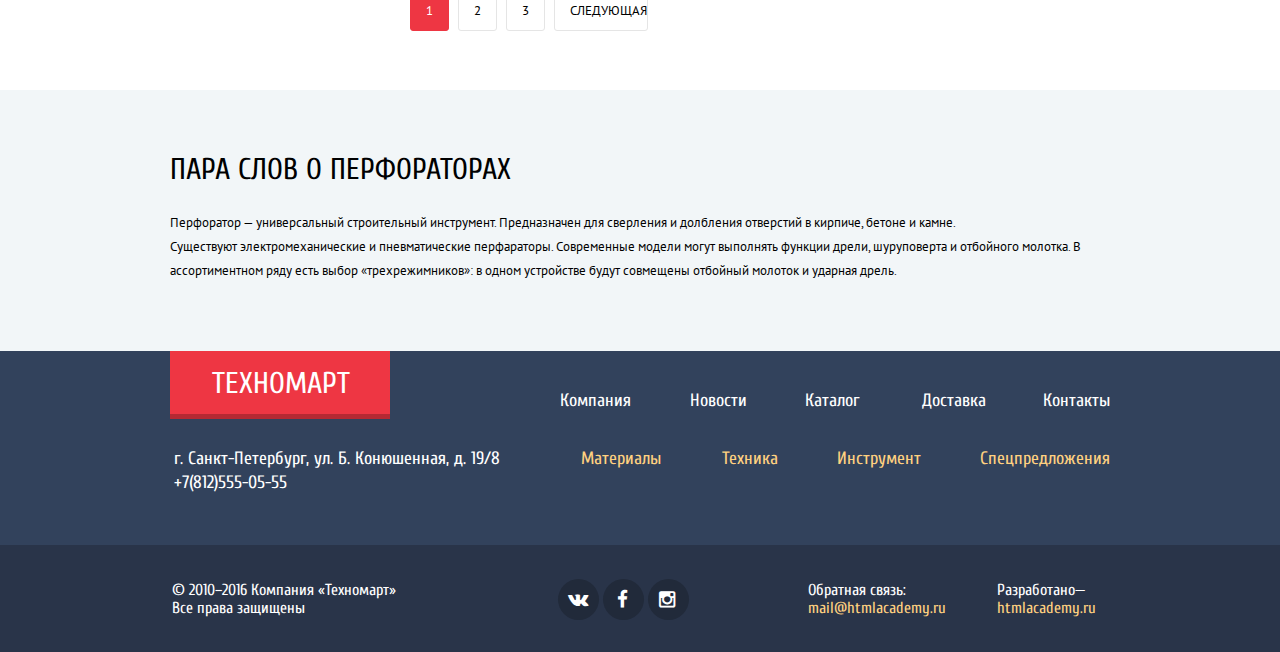
==== commit 9ed64547: "4" ====
--- a/catalog.html
+++ b/catalog.html
@@ -124,11 +124,13 @@
               <div class="power">
                 <h2 class="power-top">Питание:</h2>
                 <input type="radio" id="btn-1" name="power" value="batery" checked>
+                  Аккумуляторные
                 <input type="radio" id="btn-2" name="power" value="circuit">
+                  Сетевые
                 <input type="submit" value="Показать">
                 <div class="power-radio">
-                    <label for="btn-1">Аккумуляторные</label>
-                    <label for="btn-2">Сетевые</label>
+                    <label for="btn-1"></label>
+                    <label for="btn-2"></label>
                 </div>
               </div>
             </form>
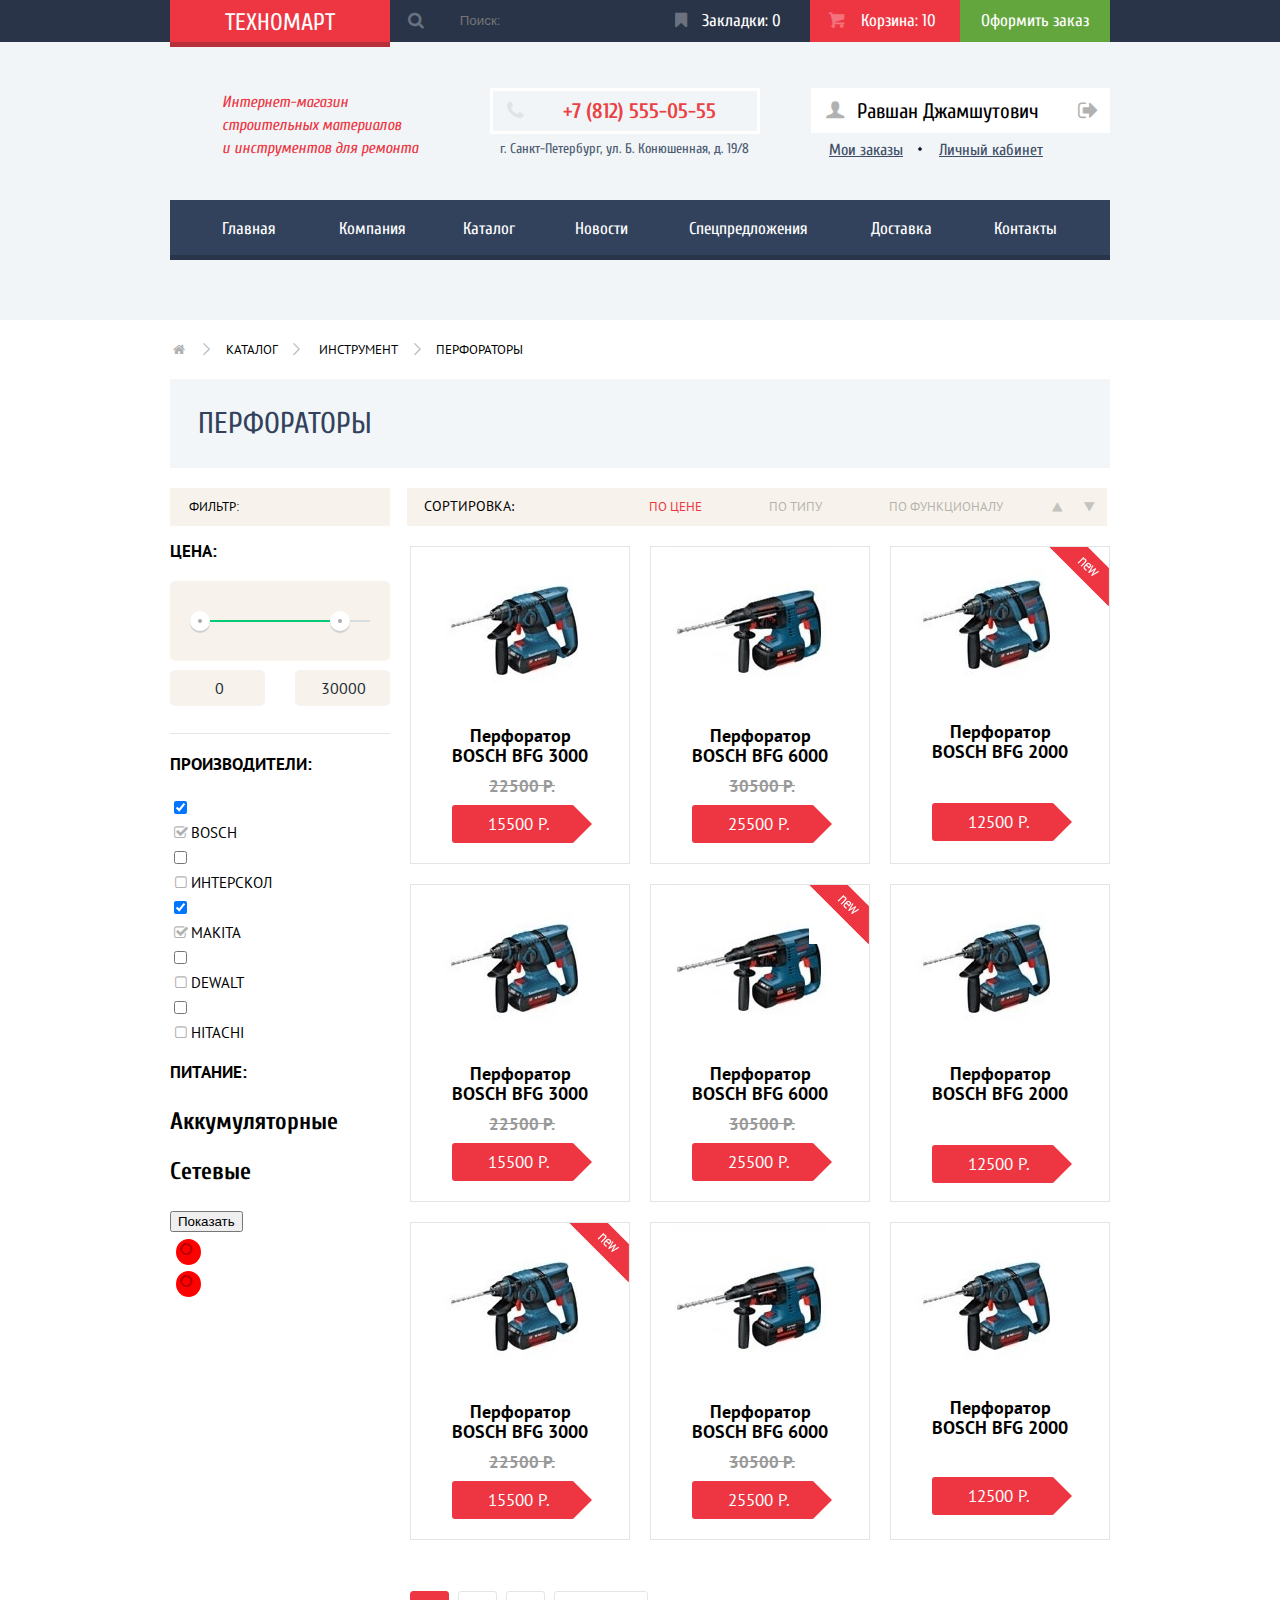
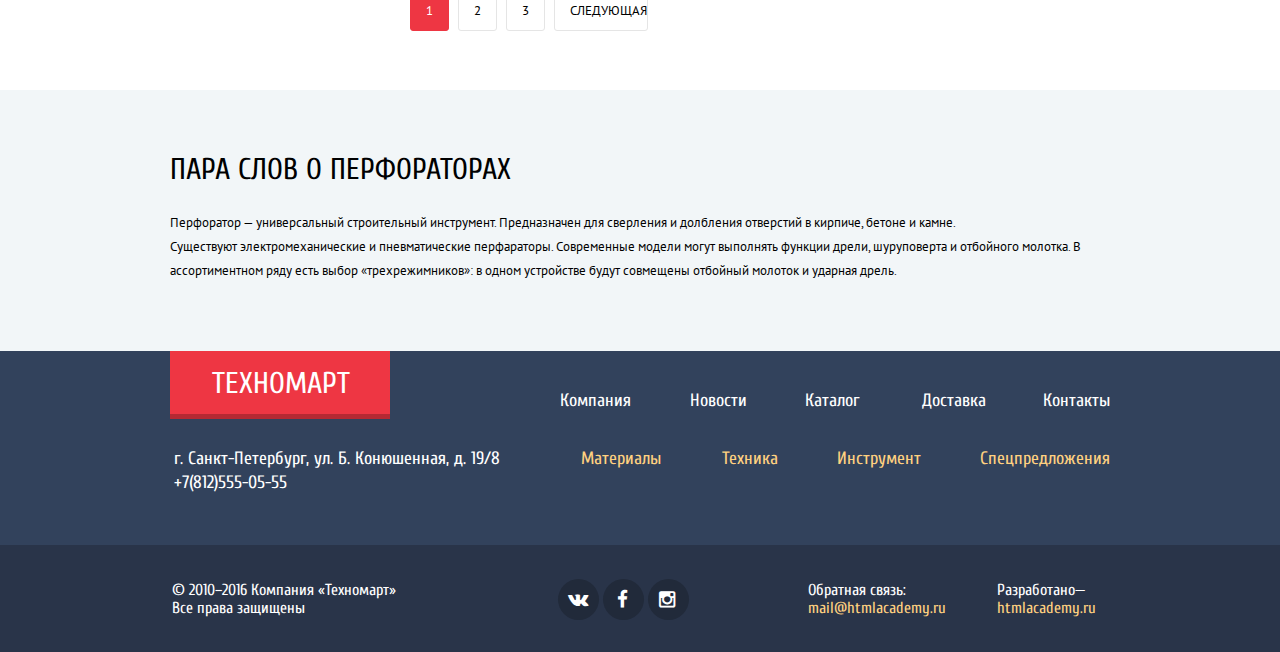
==== commit 36ad48bc: "12" ====
--- a/catalog.html
+++ b/catalog.html
@@ -124,13 +124,13 @@
               <div class="power">
                 <h2 class="power-top">Питание:</h2>
                 <input type="radio" id="btn-1" name="power" value="batery" checked>
-                  Аккумуляторные
+                <h2 class="power-type">Аккумуляторные</h2>
                 <input type="radio" id="btn-2" name="power" value="circuit">
-                  Сетевые
+                <h2 class="power-type">Сетевые</h2>
                 <input type="submit" value="Показать">
                 <div class="power-radio">
-                    <label for="btn-1"></label>
-                    <label for="btn-2"></label>
+                    <label for="btn-1"><span class="icon icon-circle"></span></label>
+                    <label for="btn-2"><span class="icon icon-circle"></span></label>
                 </div>
               </div>
             </form>
--- a/css/style.css
+++ b/css/style.css
@@ -309,6 +309,9 @@
     display: inline-block;
     padding: 14px 0;
 }
+.main-navigation li:hover {
+    background: #293449;
+}
 .main-navigation a:hover {
     background: #293449;
 }
@@ -610,6 +613,7 @@
     font-family: "PT Sans", "Arial", sans-serif;
     position: relative;
     margin-right: 8px;
+    text-align: center;
 }
 a.btn:after {
     position: absolute;
@@ -737,6 +741,7 @@
     width: 640px;
     min-height: 283px;
     float: right;
+    position: relative;
 }
 .delivery-text {
     width: 296px;
@@ -745,7 +750,10 @@
 }
 .delivery img {
     float: right;
-    width: 339px;
+    width: 468px;
+    position: absolute;
+    left: 171px;
+    top: 20px;
 }
 .delivery-text p.head-delivery {
     font-size: 36px;
@@ -1035,8 +1043,14 @@
 }
 .price {
     width: 220px;
-    height: 190px;
-    background-color: antiquewhite;
+    min-height: 45px;
+    font-size: 17px;
+    line-height: 30px;
+    color: black;
+    font-family: "PT Sans", "Arial", sans-serif;
+    font-weight: bold;
+    text-transform: uppercase;
+    padding-top: 10px;
 }
    .manufacturers-form {
     width: 220px;
@@ -1044,7 +1058,7 @@
     float: left;
     color: black;
     font-size: 20px;
-    margin-top: 15px;
+    margin-top: 24px;
     border-top: 1px solid #e5e5e5;
 }
 h2.made-top {
@@ -1059,9 +1073,7 @@
     line-height: 20px;
     font-family: "PT Sans", "Arial", sans-serif;
     text-transform: uppercase;
-}
-.filter input {
-    display: table;
+    display: block;
 }
 .power {
     width: 220px;
@@ -1084,6 +1096,7 @@
     font-family: "PT Sans", "Arial", sans-serif;
     text-transform: uppercase;
     font-weight: normal;
+    display: block;
 }
 .about-product {
     background: #f2f6f8;
@@ -1205,6 +1218,7 @@
     font-family: "PT Sans", "Arial", sans-serif;
     line-height: 20px;
     font-weight: bold;
+    text-align: center;
 }
 .list li:nth-child(3n+3) p {
     margin-bottom: 41px;
@@ -1471,29 +1485,25 @@
 .range-filter {
     width: 220px;
 }
-
 .range-controls {
     position: relative;
     height: 41px;
     padding-top: 39px;
     padding-right: 20px;
     padding-left: 20px;
-    margin-bottom: 15px;
+    margin-bottom: 9px;
     border-radius: 5px;
-    background: #f1f1f1;
-}
-
+    background: #f7f3ec;
+}
 .range-controls .scale {
     height: 2px;
     background: #d7dcde;
 }
-
 .range-controls .bar {
     width: 80%;
     height: 2px;
     background: #00ca74;
 }
-
 .range-controls .toggle {
     position: absolute;
     top: 30px;
@@ -1509,37 +1519,37 @@
 .range-controls .toggle-min {
     left: 20px;
 }
-
 .range-controls .toggle-max {
     left: 160px;
 }
-
 .price-controls {
     font-size: 0;
 }
-
 .price-controls label {
     font-size: 16px;
     display: inline-block;
-    width: 50%;
-}
-
+    width: 43%;
+}
+label.min-price {
+    margin-right: 30px;
+}
 .max-price { 
-    text-align: right;
-}
-
-.price-controls input { 
-    font-family: 'Roboto', 'Arial', sans-serif;
+    text-align: center;
+}
+.price-controls input {
+    font-family: "PT Sans", "Arial", sans-serif;
     font-size: 16px;
     width: 60px;
-    margin-left: 10px;
+    margin-left: 0px;
     padding: 8px 10px;
     text-align: center;
     color: #283136;
     border: none;
     border-radius: 5px;
     outline: none;
-    background: #f1f1f1;
+    background: #f7f3ec;
+    padding-left: 19px;
+    padding-right: 16px;
 }
 .slider {
     width: 621px;
@@ -1635,14 +1645,46 @@
     background: #ee3643;
 }
 #btn-1:checked ~ .slides .slide:nth-child(1) {
-  left: 0;
+    left: 0;
 }
 #btn-1:checked ~ .slides .slide:nth-child(2) {
-  left: 880px;
+    left: 880px;
 }
 #btn-2:checked ~ .slides .slide:nth-child(1) {
-  left: -880px;
+    left: -880px;
 }
 #btn-2:checked ~ .slides .slide:nth-child(2) {
-  left: 0;
-}
+    left: 0;
+}
+
+
+
+.power-radio label {
+    display: inline-block;
+  width: 10px;
+  height: 10px;
+  margin: 0 3px;
+
+  vertical-align: top;
+
+  background: #ffffff;
+  border: 3px solid white;
+  border-radius: 50%;
+  cursor: pointer;
+}
+.power input[type="radio"] {
+    display: none;
+}
+.power-radio label {
+    display: block;
+    width: 25px;
+    height: 26px;
+    margin: 0 3px;
+    vertical-align: top;
+    background: red;
+    border: 3px solid white;
+    border-radius: 50%;
+    cursor: pointer;
+}
+
+
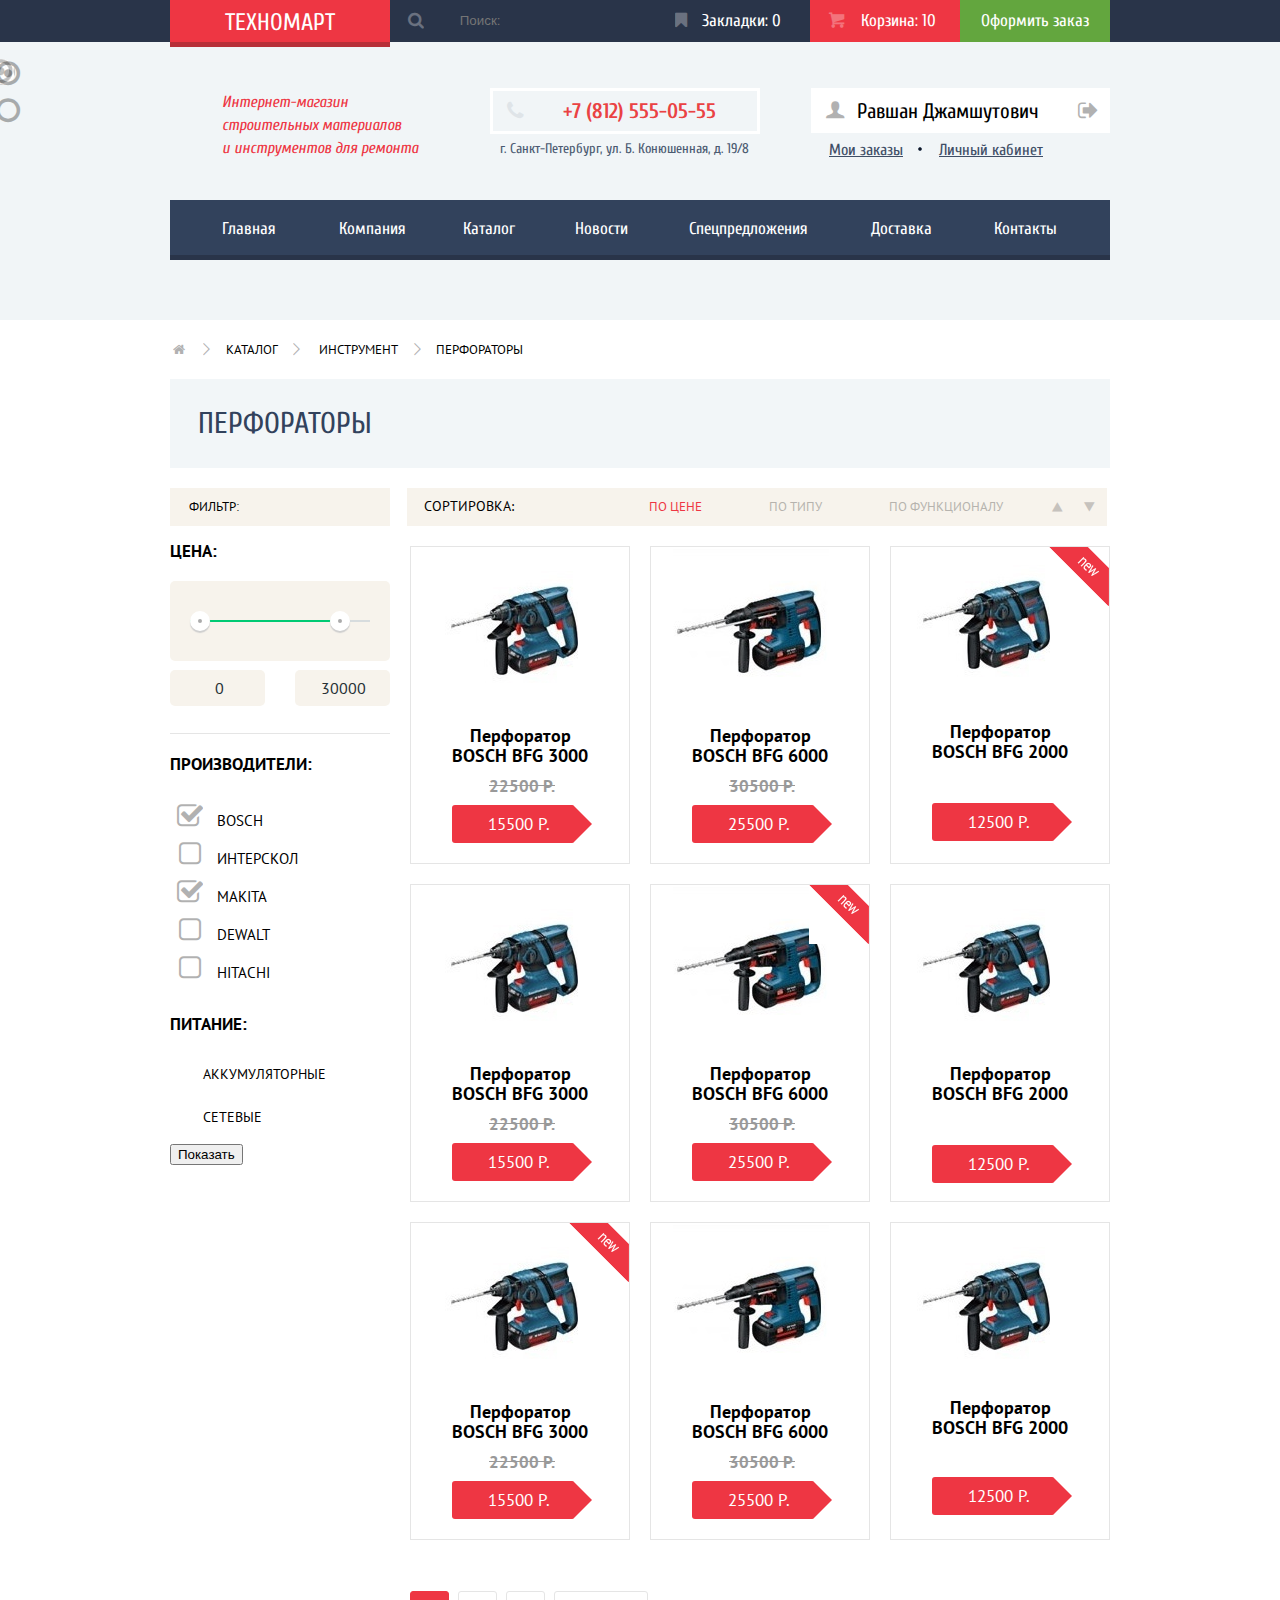
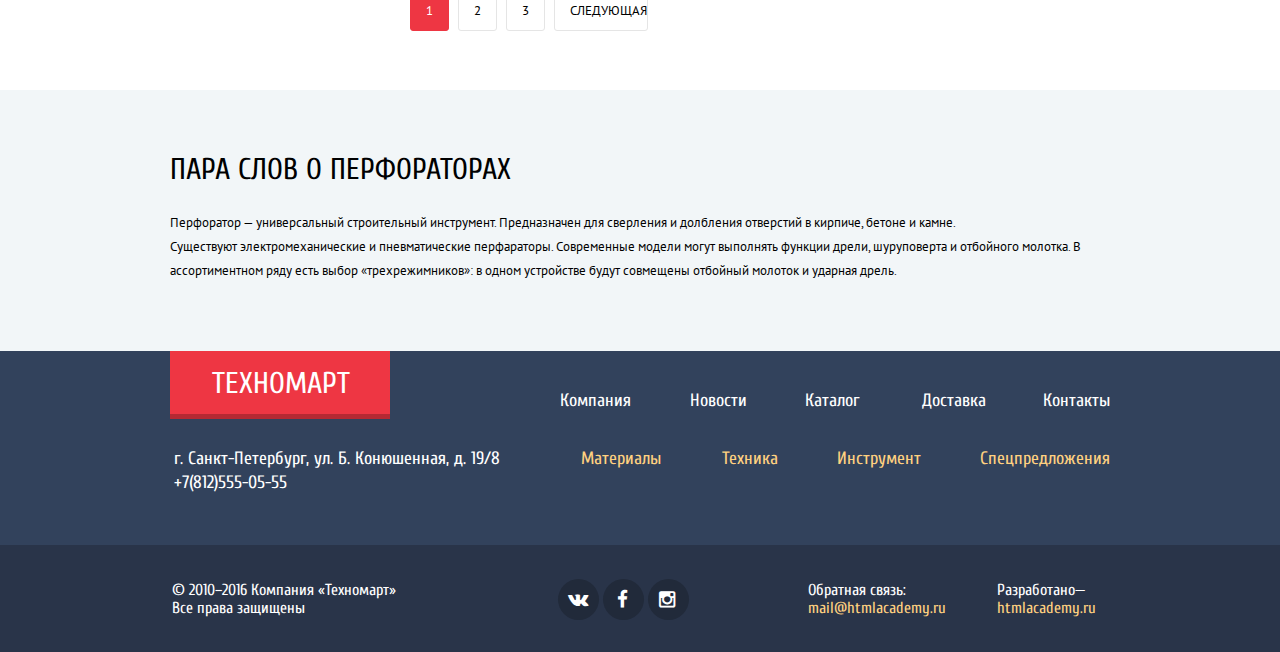
==== commit 2d271380: "вечер" ====
--- a/catalog.html
+++ b/catalog.html
@@ -129,7 +129,7 @@
                 <h2 class="power-type">Сетевые</h2>
                 <input type="submit" value="Показать">
                 <div class="power-radio">
-                    <label for="btn-1"><span class="icon icon-circle"></span></label>
+                    <label for="btn-1"><span class="icon icon-circle-dot"></span></label>
                     <label for="btn-2"><span class="icon icon-circle"></span></label>
                 </div>
               </div>
--- a/css/style.css
+++ b/css/style.css
@@ -562,6 +562,7 @@
     padding: 40px 0;
     background-color: #fff;
     text-align: center;
+    z-index: 30;
 }
 .actions .buy, .actions .bookmark {
     font-family: "Cuprum", "Arial", sans-serif;
@@ -1073,7 +1074,17 @@
     line-height: 20px;
     font-family: "PT Sans", "Arial", sans-serif;
     text-transform: uppercase;
-    display: block;
+    float: left;
+    margin-top: 9px;
+    margin-right: 14px;
+}
+.manufacturers-form span {
+    font-size: 28px;
+    line-height: 20px;
+    margin-right: 8px;
+}
+.manufacturers-form input {
+    display: none;
 }
 .power {
     width: 220px;
@@ -1656,35 +1667,37 @@
 #btn-2:checked ~ .slides .slide:nth-child(2) {
     left: 0;
 }
-
-
-
-.power-radio label {
-    display: inline-block;
-  width: 10px;
-  height: 10px;
-  margin: 0 3px;
-
-  vertical-align: top;
-
-  background: #ffffff;
-  border: 3px solid white;
-  border-radius: 50%;
-  cursor: pointer;
-}
 .power input[type="radio"] {
     display: none;
 }
 .power-radio label {
     display: block;
-    width: 25px;
+    width: 27px;
     height: 26px;
-    margin: 0 3px;
+    margin: 11px 0px;
     vertical-align: top;
-    background: red;
-    border: 3px solid white;
     border-radius: 50%;
     cursor: pointer;
+    font-size: 28px;
+    line-height: 18px;
+}
+.power-radio {
+    position: absolute;
+    top: 48px;
+    left: -12px;
+}
+h2.power-type {
+    display: inline-block;
+    font-size: 14px;
+    line-height: 20px;
+    font-family: "PT Sans";
+    text-transform: uppercase;
+    margin-left: 33px;
+    margin-right: 74px;
+    font-weight: normal;
+}
+#btn-1:checked ~ .power-radio label[for="btn-1"],
+#btn-2:checked ~ .power-radio label[for="btn-2"] {
+  background: url(.icon-circle-dot.jpg)
 }
 
-
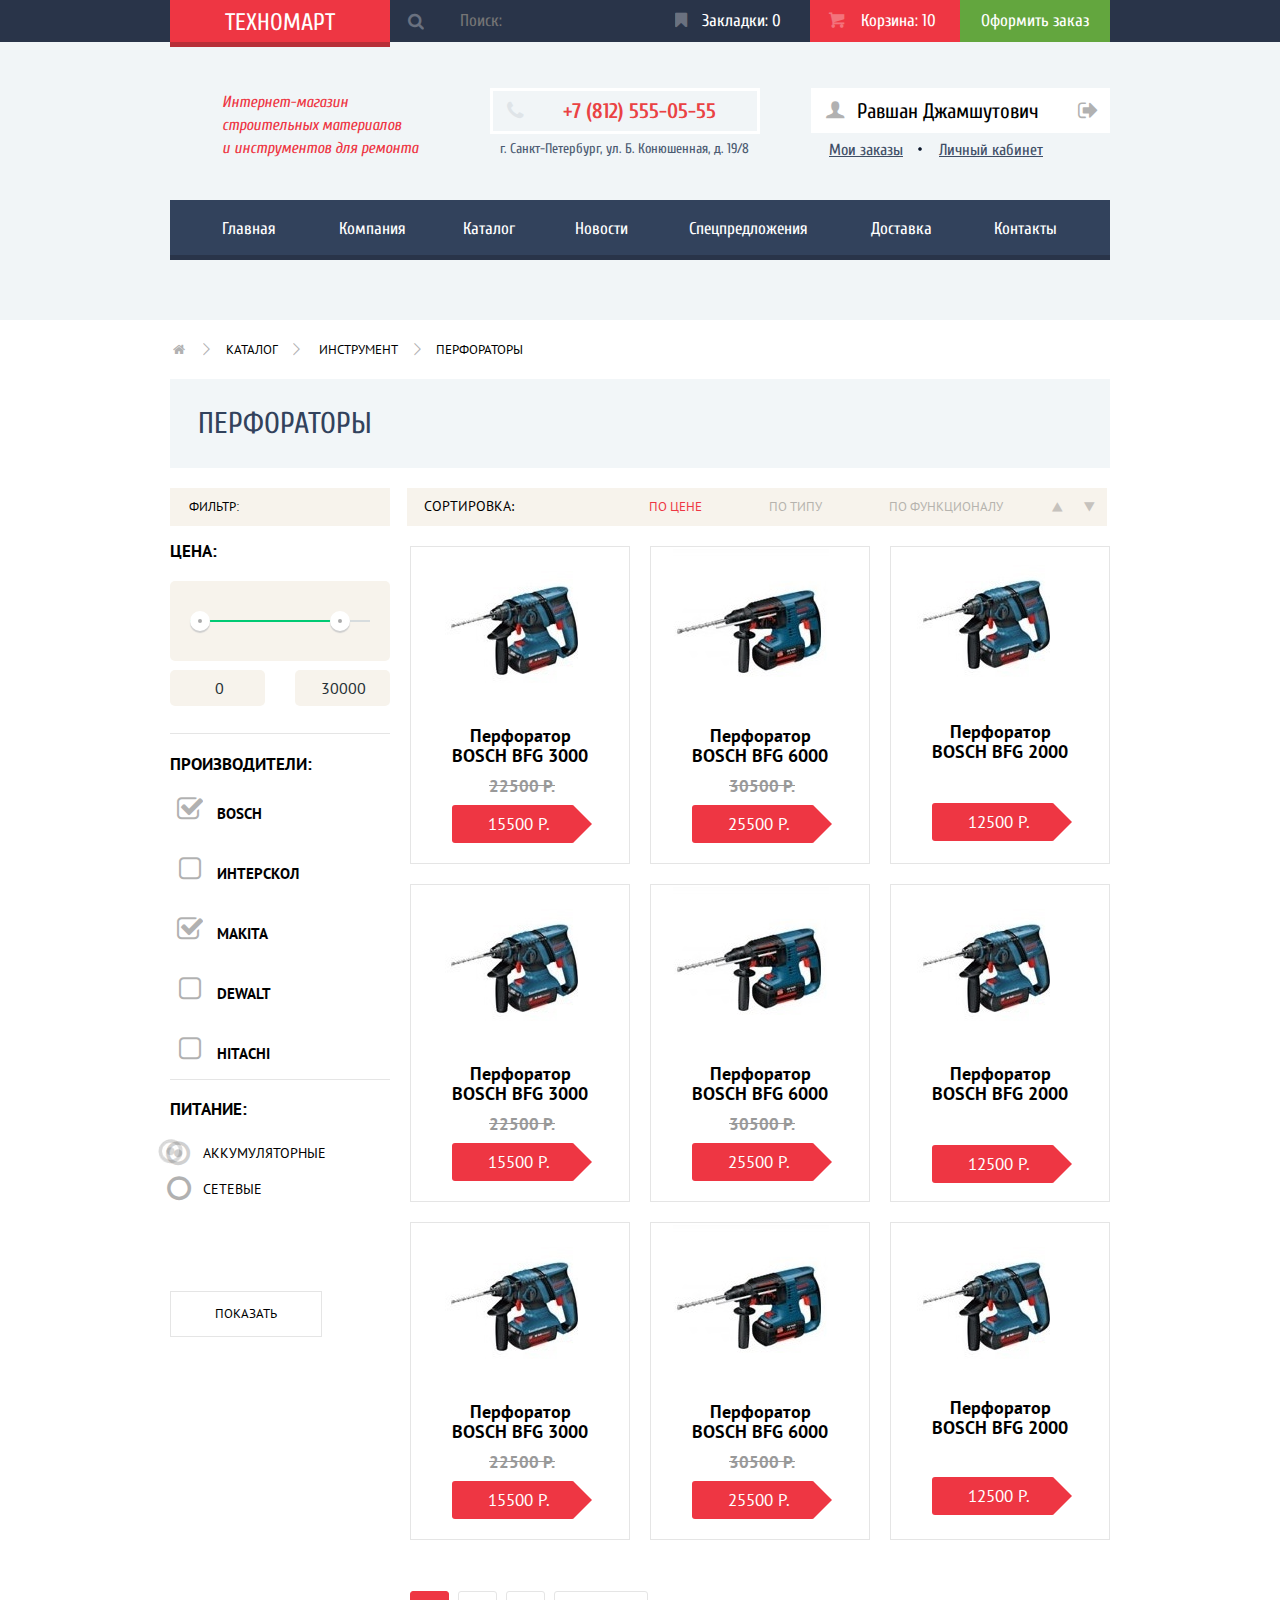
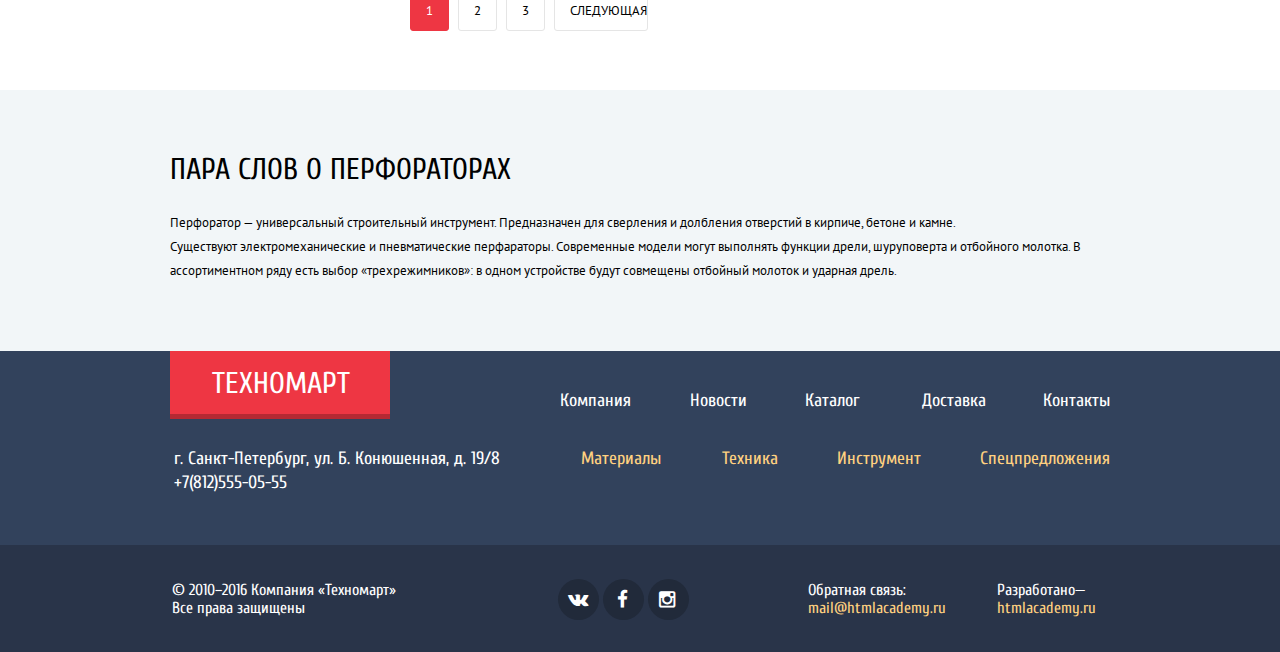
==== commit e7e1d8be: "снова" ====
--- a/catalog.html
+++ b/catalog.html
@@ -111,15 +111,15 @@
                <div class="manufacturers-form">
                  <h2 class="made-top">Производители:</h2>
                  <input type="checkbox" name="manufact-1" id="bosch" checked>
-                 <label for="bosch"><span class="icon icon-check-on"></span>Bosch</label>
+                   <label for="bosch"><span class="icon icon-check-on"></span><h3>Bosch</h3></label>
                  <input type="checkbox" name="manufact-2" id="other">
-                 <label for="bosch"><span class="icon icon-check-off"></span>Интерскол</label>
+                 <label for="bosch"><span class="icon icon-check-off"></span><h3>Интерскол</h3></label>
                  <input type="checkbox" name="manufact-3" id="makita" checked>
-                 <label for="bosch"><span class="icon icon-check-on"></span>Makita</label>
+                 <label for="bosch"><span class="icon icon-check-on"></span><h3>Makita</h3></label>
                  <input type="checkbox" name="manufact-4" id="dewalt">
-                 <label for="bosch"><span class="icon icon-check-off"></span>Dewalt</label>
+                 <label for="bosch"><span class="icon icon-check-off"></span><h3>Dewalt</h3></label>
                  <input type="checkbox" name="manufact-5" id="hitachi">
-                 <label for="bosch"><span class="icon icon-check-off"></span>Hitachi</label>
+                 <label for="bosch"><span class="icon icon-check-off"></span><h3>Hitachi</h3></label>
               </div>
               <div class="power">
                 <h2 class="power-top">Питание:</h2>
@@ -345,6 +345,21 @@
          </section>
         </div>
       </div>
-    </footer>  
+    </footer>
+    <div class="modal-content catalog">
+      <button class="modal-content-close" type="button" title="Закрыть">Закрыть</button>
+        <div class="modal-main catalog">
+          <div class="modal-container">
+            <img src="img/check.jpg" width="69" height="72" alt="Галочка">
+            <h2 class="done">Товар добавлен в корзину!</h2>
+        </div>
+      </div>
+      <div class="modal-footer catalog">
+        <div class="modal-container">
+          <a class="btn-to-order" href="#">Оформить заказ</a>
+          <a class="btn-buy" href="#">Продолжить покупки</a>
+        </div>
+      </div>
+    </div>
   </body>
 </html>     --- a/css/style.css
+++ b/css/style.css
@@ -115,6 +115,9 @@
     position: relative;
     margin-left: 40px;
     color: white;
+    font-size: 17px;
+    line-height: 18px;
+    font-family: "Cuprum", "Arial", sans-serif;
 }
 span.icon.icon-search {
     display: inline-block;
@@ -637,7 +640,7 @@
     width: 60px;
     height: 60px;
     content: "";
-    background: url(new-flag.png) no-repeat 0 0;
+    background: url("") no-repeat 0 0;
 }
 section.manufacturer {
     margin-bottom: 65px;
@@ -738,25 +741,38 @@
 .service-active a {
     color: #32425c;
 }
-.delivery {
+.market {
     width: 640px;
     min-height: 283px;
     float: right;
     position: relative;
 }
-.delivery-text {
+.market-text {
     width: 296px;
     height: 150px;
     float: left;
 }
-.delivery img {
+.guarantee .market-text {
+    width: 395px;
+    height: 150px;
+    float: left;
+}
+.market img {
     float: right;
     width: 468px;
     position: absolute;
     left: 171px;
     top: 20px;
 }
-.delivery-text p.head-delivery {
+.guarantee.market img,
+.credit.market img {
+    float: right;
+    width: 389px;
+    position: absolute;
+    left: 240px;
+    top: -2px;
+}
+.market-text p.head-market {
     font-size: 36px;
     margin-bottom: 31px;
     color: #32425c;
@@ -765,13 +781,17 @@
     margin-left: 18px;
     line-height: 24px;
 }
-.delivery-text p {
+.market-text p {
     font-size: 13px;
     margin-left: 21px;
     margin-top: 2px;
     font-family: "PT Sans", "Arial", sans-serif;
     font-weight: normal;
     line-height: 24px;
+}
+.guarantee,
+.credit{
+    display: none;
 }
 .company {
     width: 520px;
@@ -1068,15 +1088,19 @@
     font-family: "PT Sans", "Arial", sans-serif;
     text-transform: uppercase;
     font-weight: bold;
+    margin-bottom: 0;
 }
 .manufacturers-form label {
+    float: left;
+    margin-top: 10px;
+    margin-right: 15px;
+}
+.manufacturers-form h3{
     font-size: 15px;
     line-height: 20px;
     font-family: "PT Sans", "Arial", sans-serif;
     text-transform: uppercase;
-    float: left;
-    margin-top: 9px;
-    margin-right: 14px;
+    display: inline-block;
 }
 .manufacturers-form span {
     font-size: 28px;
@@ -1092,6 +1116,8 @@
     float: left;
     color: black;
     font-size: 16px;
+    position: relative;
+    border-top: 1px solid #e5e5e5;
 }
 h2.power-top {
     font-size: 17px;
@@ -1686,6 +1712,18 @@
     top: 48px;
     left: -12px;
 }
+.power input[type="submit"] {
+    outline: none;
+    font-size: 13px;
+    line-height: 18px;
+    font-family: "PT Sans", "Arial", sans-serif;
+    border: 1px solid #e5e5e5;
+    background: white;
+    display: inline-block;
+    margin-top: 80px;
+    padding: 13px 44px;
+    text-transform: uppercase;
+}
 h2.power-type {
     display: inline-block;
     font-size: 14px;
@@ -1693,11 +1731,205 @@
     font-family: "PT Sans";
     text-transform: uppercase;
     margin-left: 33px;
-    margin-right: 74px;
-    font-weight: normal;
+    margin-right: 72px;
+    font-weight: normal;
+    margin-top: 0px;
+}
+span.icon.icon-circle {
+    position: relative;
+    left: 1px;
+    top: -2px;
 }
 #btn-1:checked ~ .power-radio label[for="btn-1"],
 #btn-2:checked ~ .power-radio label[for="btn-2"] {
-  background: url(.icon-circle-dot.jpg)
+    background: url(.icon-circle-dot.jpg) no-repeat;
+    opacity: 0.6;
+}
+.modal-content {
+    position: absolute;
+    top: 2528px;
+    left: 50%;
+    width: 620px;
+    height: 418px;
+    margin-left: -311px;
+    color: #000000;
+    background: white;
+    border-top: 7px solid #ee3643;
+    box-shadow: 0 2px 30px black;
+    display: none;
+}
+.modal-main.catalog {
+    margin-top: 20px;
+}
+.modal-content.catalog {
+    position: absolute;
+    top: 411px;
+    left: 50%;
+    width: 620px;
+    height: 285px;
+    margin-left: -311px;
+    color: #000000;
+    background: white;
+    border-top: 7px solid #ee3643;
+    box-shadow: 0 2px 30px black;
+}
+.modal-content-close {
+    position: absolute;
+    top: 9px;
+    right: 13px;
+    width: 22px;
+    height: 22px;
+    font-size: 0;
+    background-color: transparent;
+    border: 0;
+    outline: 0;
+    cursor: pointer;
 }
 
+.modal-content-close::before,
+.modal-content-close::after {
+    content: "";
+    position: absolute;
+    top: 8px;
+    left: -1px;
+    width: 27px;
+    height: 5px;
+    background-color: #ee3643;
+    border-radius: 1px;
+}
+.modal-content-close::before {
+  transform: rotate(45deg);
+}
+
+.modal-content-close::after {
+  transform: rotate(-45deg);
+}
+h2.modal-title {
+    font-size: 18px;
+    line-height: 18px;
+    font-family: "Cuprum", "Arial", sans-serif;
+    font-weight: normal;
+    color: black;
+    margin-right: 169px;
+    float: left;
+    margin-top: 44px;
+    margin-bottom: 10px;
+}
+h2.modal-title.second {
+    margin-right: 0;
+}
+h2.modal-title.third {
+    margin-top: 10px;
+}
+h2.done {
+    font-size: 30px;
+    display: inline-block;
+    line-height: 18px;
+    font-family: "Cuprum", "Arial", sans-serif;
+    font-weight: normal;
+}
+.catalog img {
+    display: inline-block;
+    position: relative;
+    top: 26px;
+    left: -18px;
+}
+.modal-container {
+    width: 460px;
+    margin: 0 auto;
+}
+input.your-name, 
+input.your-email {
+    width: 212px;
+    height: 38px;
+    text-align: center;
+    border: 2px solid #d7dcde;
+    border-radius: 3px;
+}
+input.your-name {
+    margin-right: 16px;
+}
+input.message {
+    width: 452px;
+    height: 24px;
+    border: 2px solid #d7dcde;
+    border-radius: 3px;
+    padding-bottom: 86px;
+}
+.modal-footer {
+    background: #f1f1f1;
+    height: 70px;
+    padding-bottom: 2px;
+    display: block;
+    padding-top: 41px;
+    margin-top: 32px;
+}
+.modal-footer.catalog {
+    background: #f1f1f1;
+    height: 70px;
+    padding-bottom: 2px;
+    display: block;
+    padding-top: 41px;
+    margin-top: 54px;
+}
+button.btn-send {
+    width: 100%;
+    border: none;
+    outline: none;
+    background: #ee3643;
+    color: white;
+    font-size: 14px;
+    line-height: 18px;
+    font-family: "Cuprum", "Arial", sans-serif;
+    text-transform: uppercase;
+    padding: 10px;
+    border-radius: 3px;
+}
+a.btn-to-order {
+    margin-right: 20px;
+    font-size: 14px;
+    line-height: 18px;
+    text-decoration: none;
+    color: white;
+    text-transform: uppercase;
+    background: #ee3643;
+    padding: 12px;
+    padding-left: 60px;
+    padding-right: 60px;
+    border-radius: 3px;
+}
+a.btn-buy {
+    font-size: 14px;
+    line-height: 18px;
+    text-decoration: none;
+    color: black;
+    text-transform: uppercase;
+    background: white;
+    padding: 12px;
+    padding-left: 45px;
+    padding-right: 42px;
+    border-radius: 3px;
+}
+.modal-content-map {
+    width: 935px;
+    height: 442px;
+    background: white url("big-map.jpg") no-repeat;
+    position: absolute;
+    top: 50%;
+    left: 50%;
+    margin-top: 2000px;
+    margin-left: -468px;
+    box-shadow: 0 30px 50px rgba(0, 0, 0, 0.7);
+    z-index: 50;
+    display: none;
+}
+.modal-overlay {
+    position: fixed;
+    top: 0;
+    left: 0;
+    z-index: 40;
+    width: 100%;
+    height: 100%;
+    background: rgba(0, 0, 0, 0.5);
+}
+
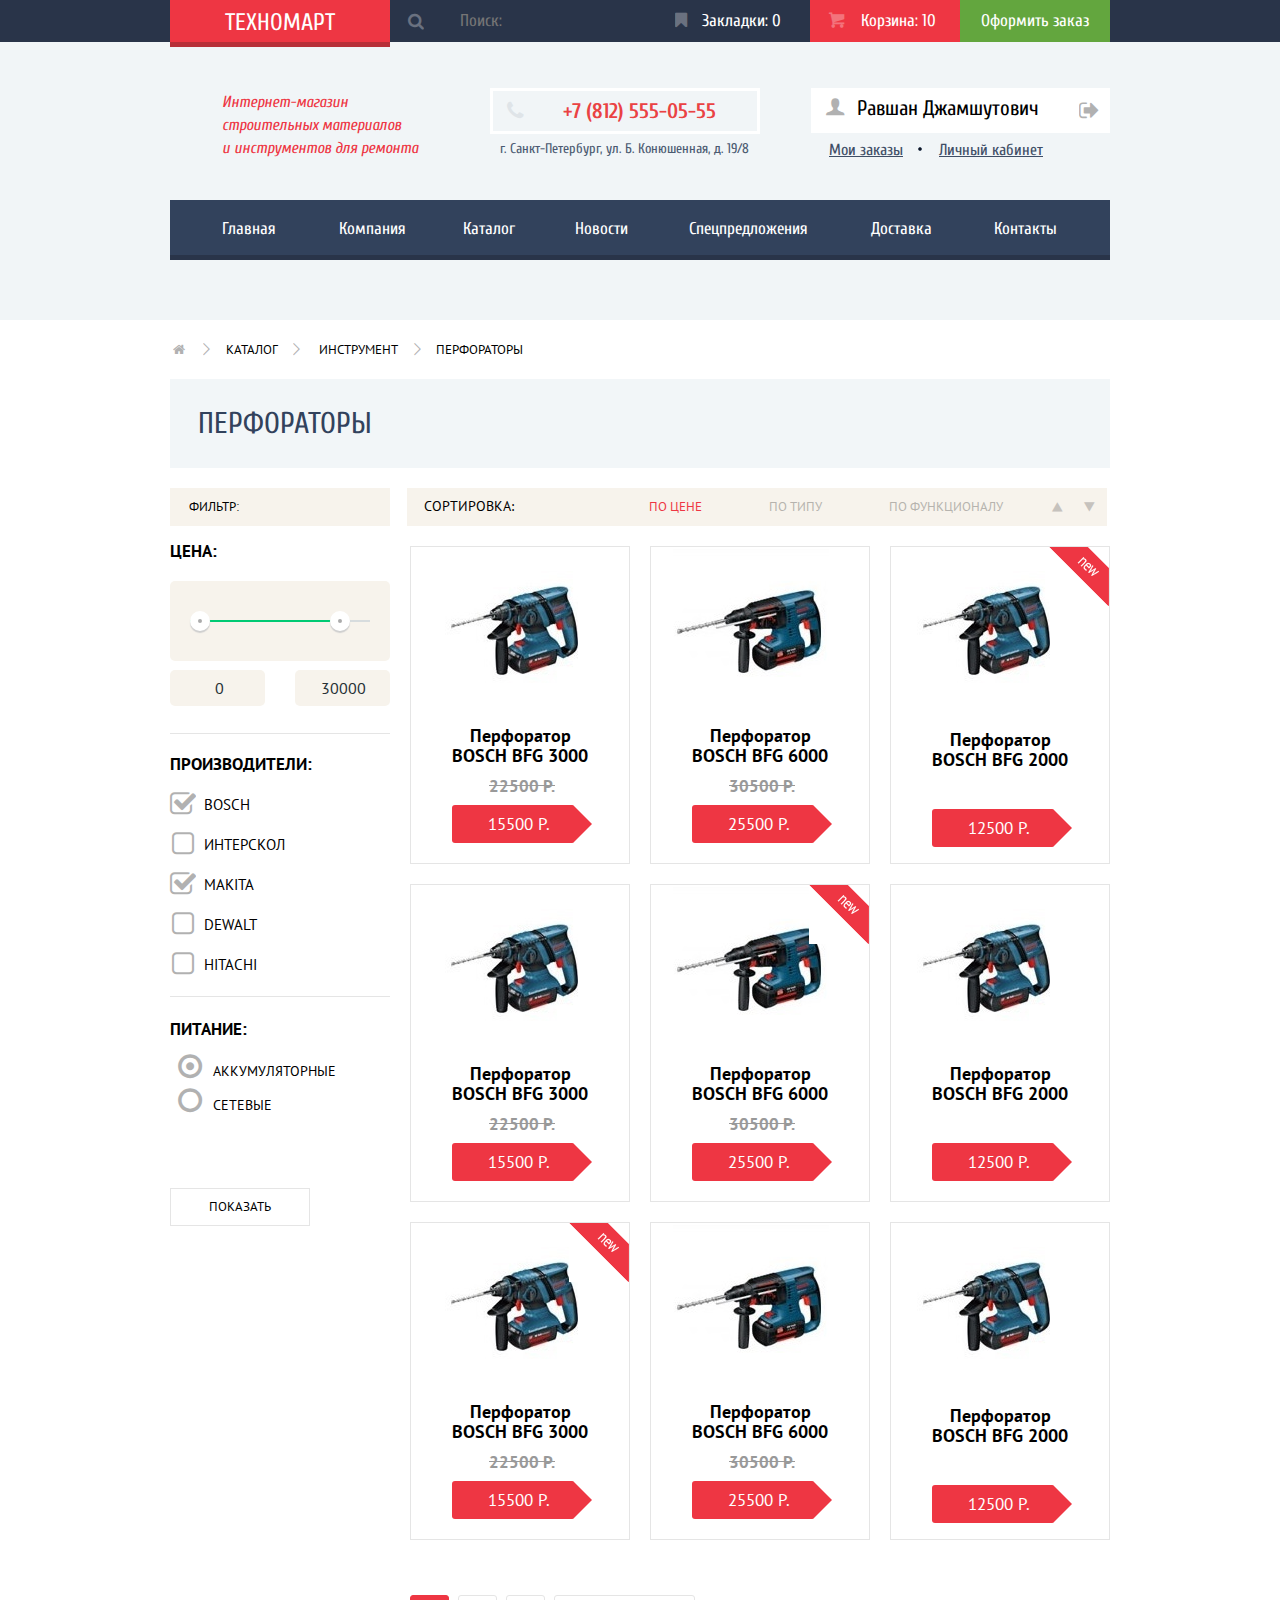
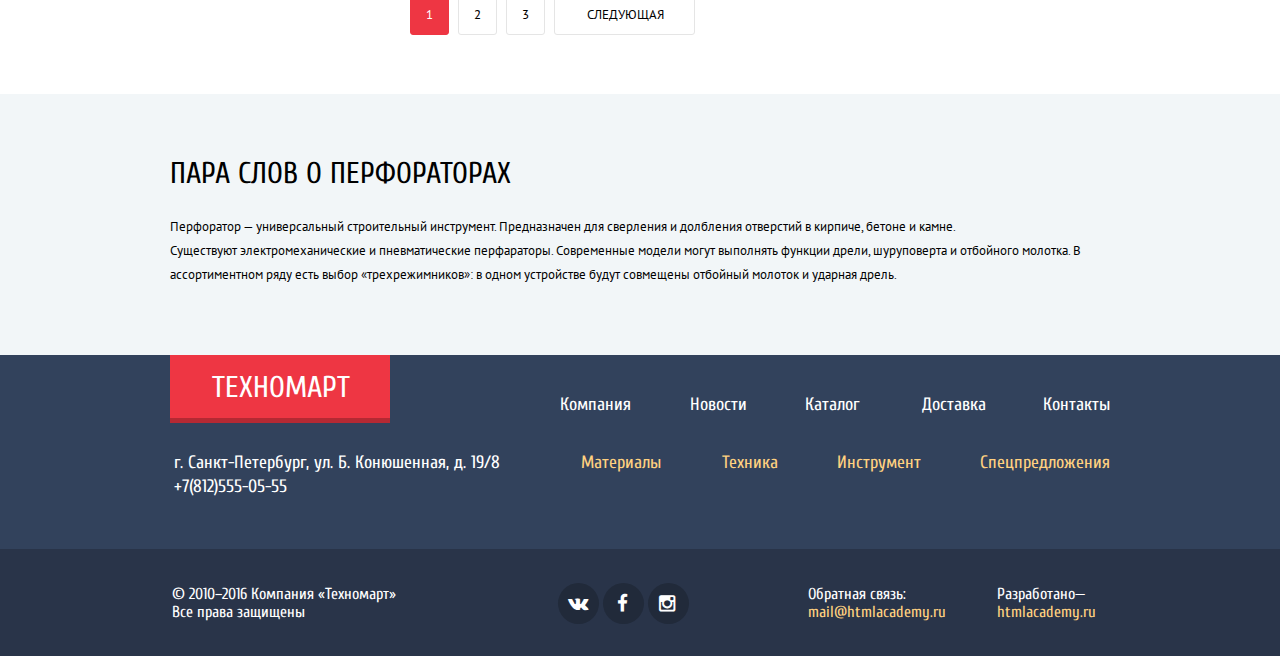
==== commit 99071bb4: "Начало" ====
--- a/catalog.html
+++ b/catalog.html
@@ -30,7 +30,7 @@
             <h1>Интернет-магазин строительных материалов<br> и инструментов для ремонта</h1>
           </div>
           <div class="user_block_catalog">
-            <a class="loged" href="#"><span class="icon icon-user"></span>Равшан Джамшутович<span class="icon icon-logout"></span></a>
+              <a class="loged" href="#"><span class="icon icon-user"></span>Равшан Джамшутович<a class="logout" href="#"><span class="icon icon-logout"></span></a></a>
             <a class="btn-case" href="#">Мои заказы<span class="point"></span></a>
             <a class="btn-case" href="#">Личный кабинет</a>
           </div>
@@ -123,15 +123,11 @@
               </div>
               <div class="power">
                 <h2 class="power-top">Питание:</h2>
-                <input type="radio" id="btn-1" name="power" value="batery" checked>
-                <h2 class="power-type">Аккумуляторные</h2>
-                <input type="radio" id="btn-2" name="power" value="circuit">
-                <h2 class="power-type">Сетевые</h2>
+                <span class="icon icon-circle-dot"></span>
+                <p>Аккумуляторные</p>
+                <span class="icon icon-circle"></span>
+                <p>Сетевые</p>
                 <input type="submit" value="Показать">
-                <div class="power-radio">
-                    <label for="btn-1"><span class="icon icon-circle-dot"></span></label>
-                    <label for="btn-2"><span class="icon icon-circle"></span></label>
-                </div>
               </div>
             </form>
             <div class="products-catalog">
--- a/css/style.css
+++ b/css/style.css
@@ -640,7 +640,7 @@
     width: 60px;
     height: 60px;
     content: "";
-    background: url("") no-repeat 0 0;
+    background: url(../img/new-flag.png) no-repeat 0 0;
 }
 section.manufacturer {
     margin-bottom: 65px;
@@ -1075,7 +1075,7 @@
 }
    .manufacturers-form {
     width: 220px;
-    min-height: 260px;
+    min-height: 262px;
     float: left;
     color: black;
     font-size: 20px;
@@ -1092,20 +1092,27 @@
 }
 .manufacturers-form label {
     float: left;
-    margin-top: 10px;
-    margin-right: 15px;
-}
-.manufacturers-form h3{
+    margin-top: 7px;
+    margin-right: 60px;
+}
+.manufacturers-form h3 {
     font-size: 15px;
     line-height: 20px;
     font-family: "PT Sans", "Arial", sans-serif;
     text-transform: uppercase;
     display: inline-block;
+    font-weight: normal;
+    margin: 0;
+    position: relative;
+    left: -5px;
 }
 .manufacturers-form span {
     font-size: 28px;
     line-height: 20px;
-    margin-right: 8px;
+    display: inline-block;
+    position: relative;
+    top: 4px;
+    left: -7px;
 }
 .manufacturers-form input {
     display: none;
@@ -1126,14 +1133,32 @@
     text-transform: uppercase;
     font-weight: bold;
     color: black;
-}
-.power label {
+    margin-top: 17px;
+    margin-bottom: 8px;
+}
+.power p {
     font-size: 14px;
     line-height: 20px;
     font-family: "PT Sans", "Arial", sans-serif;
     text-transform: uppercase;
-    font-weight: normal;
-    display: block;
+    display: inline-block;
+    margin-right: 48px;
+}
+.power span {
+    font-size: 28px;
+    line-height: 20px;
+}
+.power input[type="submit"] {
+    outline: none;
+    font-size: 13px;
+    line-height: 18px;
+    font-family: "PT Sans", "Arial", sans-serif;
+    border: 1px solid #e5e5e5;
+    background: white;
+    display: inline-block;
+    margin-top: 68px;
+    padding: 9px 38px;
+    text-transform: uppercase;
 }
 .about-product {
     background: #f2f6f8;
@@ -1218,18 +1243,30 @@
     margin-left: 20px;
     position: relative;
 }
-.list .actions {
-    display: none;
-}
-.list li:hover .actions {
-    display: block;
-}
-
 .list li:nth-child(3n+1) {
     margin-left: 7px;
 }
 .list li:nth-child(3n+3) {
     margin-right: 0;
+}
+.list img {
+    margin-bottom: 36px;
+    z-index: 20;
+}
+.list li:nth-child(2) img {
+    margin-top: 2px;
+    margin-bottom: 38px;
+    margin-right: 18px;
+}
+.list li:nth-child(3) img {
+    margin-top: 2px;
+    margin-right: 1px;
+    margin-bottom: 34px;
+}
+.list li:last-child img {
+    margin-top: 8px;
+    margin-right: 35px;
+    margin-bottom: 28px;
 }
 .list li:nth-child(3n+1) img {
     margin-top: 8px;
@@ -1258,7 +1295,36 @@
     text-align: center;
 }
 .list li:nth-child(3n+3) p {
-    margin-bottom: 41px;
+    margin-bottom: 39px;
+}
+.list li:nth-child(3) p {
+    margin-top: 4px;
+    margin-bottom: 39px;
+}
+.list li:last-child p {
+    margin-bottom: 39px;
+    margin-top: 4px;
+}
+.list del {
+    color: #999999;
+    margin-top: 10px;
+    display: inline-block;
+    margin-left: 4px;
+    margin-bottom: 9px;
+    font-size: 17px;
+}
+.list .actions {
+    display: none;
+}
+.list li:hover .actions {
+    display: block;
+}
+
+.list li:hover {
+    box-shadow: 0 0 25px #b8bbc2;
+}
+.list .active .actions {
+    display: block;
 }
 .pages {
     display: inline-block;
@@ -1285,9 +1351,7 @@
     color: white;
     border: 1px solid #ee3643;
 }
-}
 .pages li:last-child {
-    width: 108px;
     padding-right: 30px;
     padding-left: 32px;
 }
@@ -1399,6 +1463,7 @@
     width: 300px;
     display: inline-block;
     height: 79px;
+    position: relative;
 }
 span.icon.icon-user {
     display: inline-block;
@@ -1414,6 +1479,13 @@
     display: inline-block;
     position: relative;
     left: 33px;
+}
+a.logout {
+    display: inline-block;
+    position: absolute;
+    top: 14px;
+    left: 231px;
+    color: black;
 }
 span.point {
     display: inline-block;
@@ -1447,57 +1519,6 @@
 }
 a.btn-case:hover {
     color: #ee3643;
-}
-.list {
-    font-size: 18px;
-    color: black;
-    margin-bottom: 16px;
-    display: inline-block;
-}
-.list del {
-    color: #999999;
-    margin-top: 10px;
-    display: inline-block;
-    margin-left: 4px;
-    margin-bottom: 9px;
-    font-size: 17px;
-}
-.list p {
-    font-size: 18px;
-    display: block;
-    width: 160px;
-    margin-left: auto;
-    margin-right: auto;
-    font-family: "PT Sans", "Arial", sans-serif;
-    line-height: 20px;
-    font-weight: bold;
-}
-.list li:last-child p {
-    margin-bottom: 39px;
-}
-.list img {
-    margin-bottom: 36px
-}
-.list li:hover {
-    box-shadow: 0 0 25px #b8bbc2;
-}
-.list li:nth-child(2) img {
-    margin-top: 2px;
-    margin-bottom: 38px;
-    margin-right: 18px;
-}
-.list li:nth-child(3) img {
-    margin-top: 2px;
-    margin-right: 1px;
-    margin-bottom: 34px;
-}
-.list li:last-child img {
-    margin-top: 8px;
-    margin-right: 35px;
-    margin-bottom: 28px;
-}
-.list .active .actions {
-    display: block;
 }
 .info {
     margin-bottom: 68px;
@@ -1637,11 +1658,11 @@
     padding: 11px 17px 9px 51px;
 }
 .slide:nth-child(1) {
-    background-image: url(man.jpg);
+    background-image: url(../img/man.jpg);
 }
 
 .slide:nth-child(2) {
-    background-image: url(man2.jpg);
+    background-image: url(../img/man2.jpg);
 }
 .slide {
     display: none;
@@ -1692,58 +1713,6 @@
 }
 #btn-2:checked ~ .slides .slide:nth-child(2) {
     left: 0;
-}
-.power input[type="radio"] {
-    display: none;
-}
-.power-radio label {
-    display: block;
-    width: 27px;
-    height: 26px;
-    margin: 11px 0px;
-    vertical-align: top;
-    border-radius: 50%;
-    cursor: pointer;
-    font-size: 28px;
-    line-height: 18px;
-}
-.power-radio {
-    position: absolute;
-    top: 48px;
-    left: -12px;
-}
-.power input[type="submit"] {
-    outline: none;
-    font-size: 13px;
-    line-height: 18px;
-    font-family: "PT Sans", "Arial", sans-serif;
-    border: 1px solid #e5e5e5;
-    background: white;
-    display: inline-block;
-    margin-top: 80px;
-    padding: 13px 44px;
-    text-transform: uppercase;
-}
-h2.power-type {
-    display: inline-block;
-    font-size: 14px;
-    line-height: 20px;
-    font-family: "PT Sans";
-    text-transform: uppercase;
-    margin-left: 33px;
-    margin-right: 72px;
-    font-weight: normal;
-    margin-top: 0px;
-}
-span.icon.icon-circle {
-    position: relative;
-    left: 1px;
-    top: -2px;
-}
-#btn-1:checked ~ .power-radio label[for="btn-1"],
-#btn-2:checked ~ .power-radio label[for="btn-2"] {
-    background: url(.icon-circle-dot.jpg) no-repeat;
-    opacity: 0.6;
 }
 .modal-content {
     position: absolute;
@@ -1913,7 +1882,7 @@
 .modal-content-map {
     width: 935px;
     height: 442px;
-    background: white url("big-map.jpg") no-repeat;
+    background: white url("../img/big-map.jpg") no-repeat;
     position: absolute;
     top: 50%;
     left: 50%;
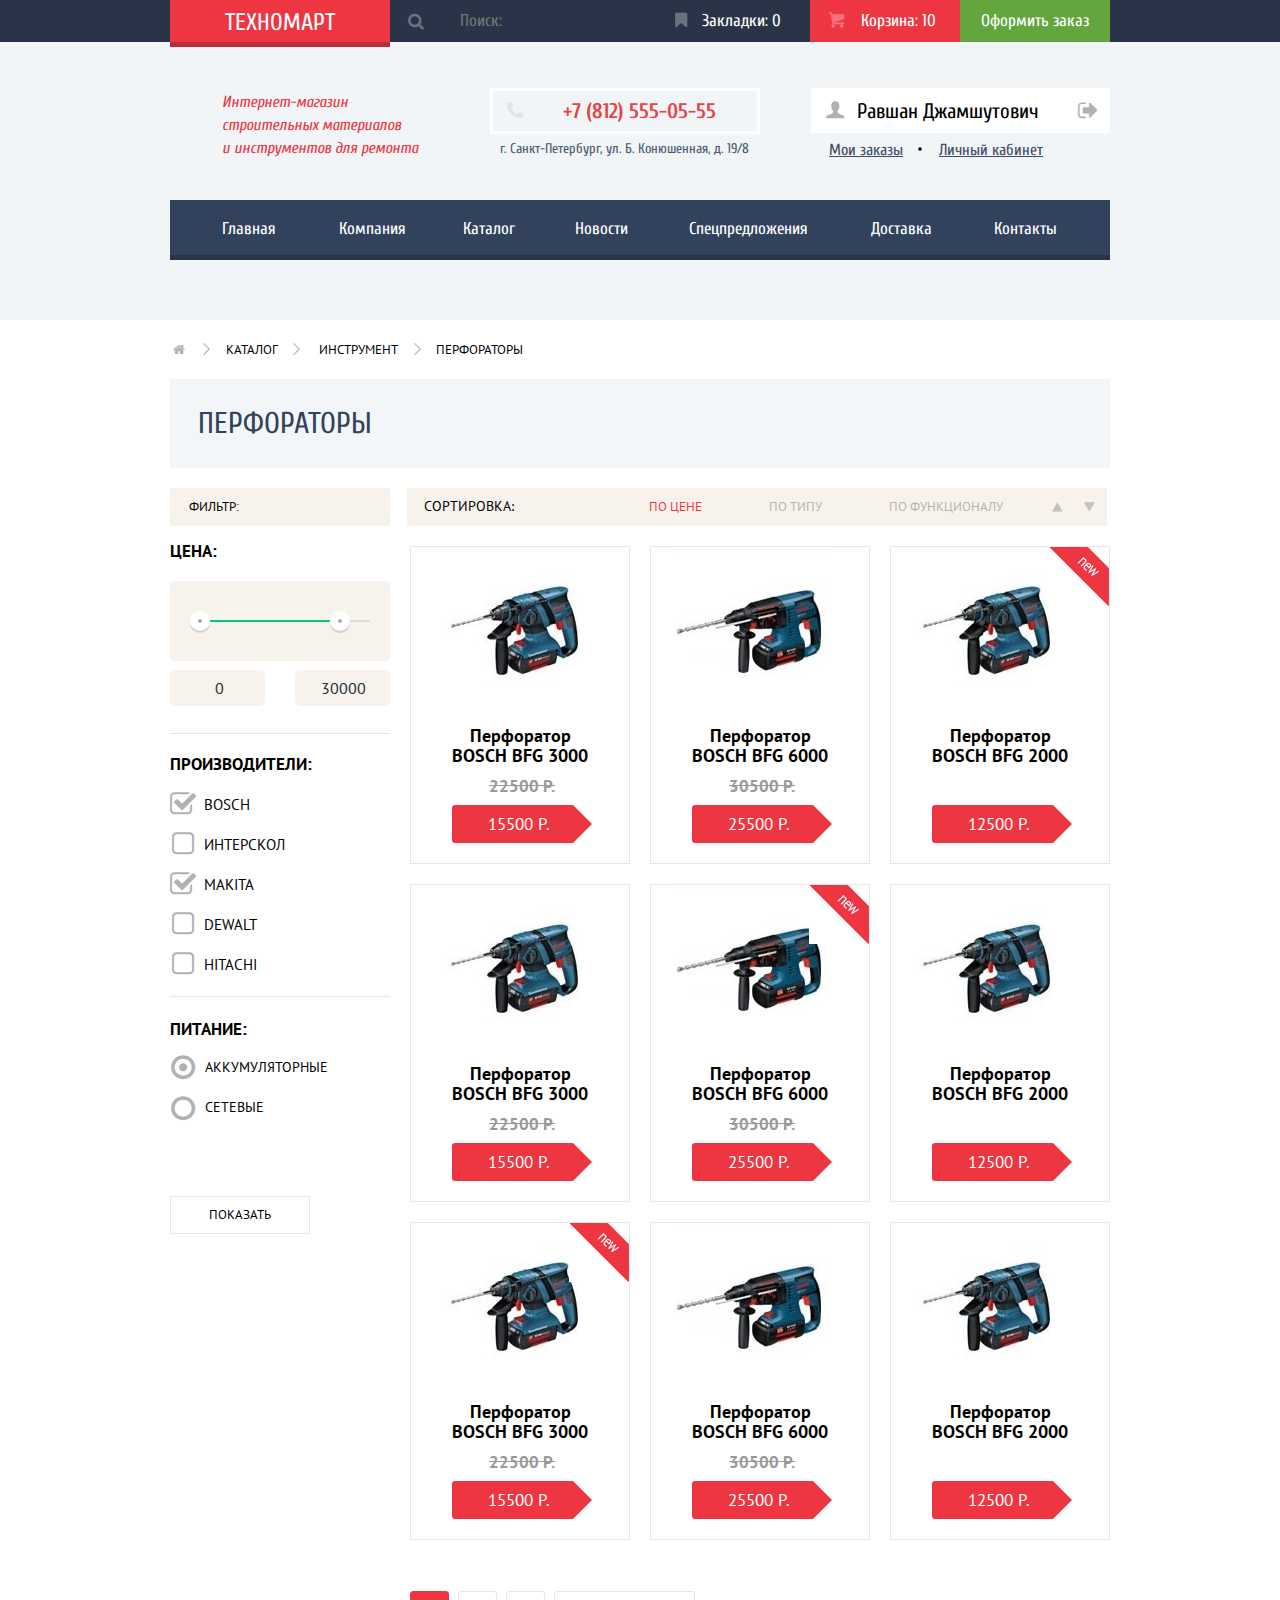
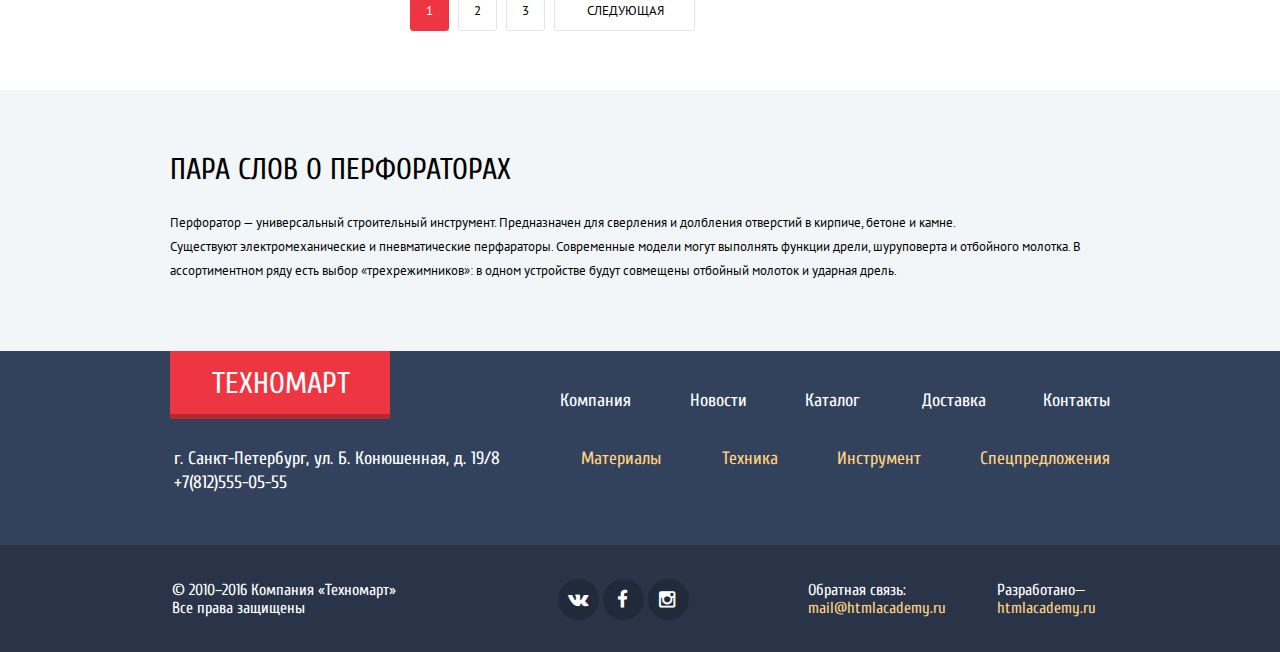
==== commit 27fc4227: "60% плиз" ====
--- a/catalog.html
+++ b/catalog.html
@@ -30,7 +30,7 @@
             <h1>Интернет-магазин строительных материалов<br> и инструментов для ремонта</h1>
           </div>
           <div class="user_block_catalog">
-              <a class="loged" href="#"><span class="icon icon-user"></span>Равшан Джамшутович<a class="logout" href="#"><span class="icon icon-logout"></span></a></a>
+              <a class="loged" href="#"><span class="icon icon-user"></span>Равшан Джамшутович<span class="icon icon-logout"><a class="logout" href="#"></a></span></a>
             <a class="btn-case" href="#">Мои заказы<span class="point"></span></a>
             <a class="btn-case" href="#">Личный кабинет</a>
           </div>
@@ -111,15 +111,15 @@
                <div class="manufacturers-form">
                  <h2 class="made-top">Производители:</h2>
                  <input type="checkbox" name="manufact-1" id="bosch" checked>
-                   <label for="bosch"><span class="icon icon-check-on"></span><h3>Bosch</h3></label>
+                   <label for="bosch"><span class="icon icon-check-on"></span><p>Bosch</p></label>
                  <input type="checkbox" name="manufact-2" id="other">
-                 <label for="bosch"><span class="icon icon-check-off"></span><h3>Интерскол</h3></label>
+                 <label for="bosch"><span class="icon icon-check-off"></span><p>Интерскол</p></label>
                  <input type="checkbox" name="manufact-3" id="makita" checked>
-                 <label for="bosch"><span class="icon icon-check-on"></span><h3>Makita</h3></label>
+                 <label for="bosch"><span class="icon icon-check-on"></span><p>Makita</p></label>
                  <input type="checkbox" name="manufact-4" id="dewalt">
-                 <label for="bosch"><span class="icon icon-check-off"></span><h3>Dewalt</h3></label>
+                 <label for="bosch"><span class="icon icon-check-off"></span><p>Dewalt</p></label>
                  <input type="checkbox" name="manufact-5" id="hitachi">
-                 <label for="bosch"><span class="icon icon-check-off"></span><h3>Hitachi</h3></label>
+                 <label for="bosch"><span class="icon icon-check-off"></span><p>Hitachi</p></label>
               </div>
               <div class="power">
                 <h2 class="power-top">Питание:</h2>
--- a/css/style.css
+++ b/css/style.css
@@ -1095,7 +1095,7 @@
     margin-top: 7px;
     margin-right: 60px;
 }
-.manufacturers-form h3 {
+.manufacturers-form p {
     font-size: 15px;
     line-height: 20px;
     font-family: "PT Sans", "Arial", sans-serif;
@@ -1143,6 +1143,8 @@
     text-transform: uppercase;
     display: inline-block;
     margin-right: 48px;
+    margin-left: 35px;
+    margin-bottom: 15px;
 }
 .power span {
     font-size: 28px;
@@ -1156,9 +1158,19 @@
     border: 1px solid #e5e5e5;
     background: white;
     display: inline-block;
-    margin-top: 68px;
+    margin-top: 64px;
     padding: 9px 38px;
     text-transform: uppercase;
+}
+span.icon.icon-circle-dot {
+    position: absolute;
+    top: 56px;
+    left: -7px;
+}
+span.icon.icon-circle {
+    position: absolute;
+    top: 97px;
+    left: -7px;
 }
 .about-product {
     background: #f2f6f8;
@@ -1224,7 +1236,7 @@
 .list {
     font-size: 18px;
     color: black;
-    margin-bottom: 20px;
+    margin-bottom: 16px;
     display: inline-block;
 }
 .list ul:after {
@@ -1298,12 +1310,10 @@
     margin-bottom: 39px;
 }
 .list li:nth-child(3) p {
-    margin-top: 4px;
     margin-bottom: 39px;
 }
 .list li:last-child p {
     margin-bottom: 39px;
-    margin-top: 4px;
 }
 .list del {
     color: #999999;
@@ -1691,6 +1701,23 @@
     margin-left: -100px;
     text-align: center;
 }
+.slider-pointers {
+    position: absolute;
+}
+.point-left:before {
+    content: url(../img/icon-left.png);
+    position: absolute;
+    top: 115px;
+    left: 25px;
+    cursor: pointer;
+}
+.point-right:before {
+    content: url(../img/icon-right.png);
+    position: absolute;
+    top: 115px;
+    left: 575px;
+    cursor: pointer;
+}
 #btn-1:checked ~ .slides .slide:nth-child(1) {
     display: block;
 }
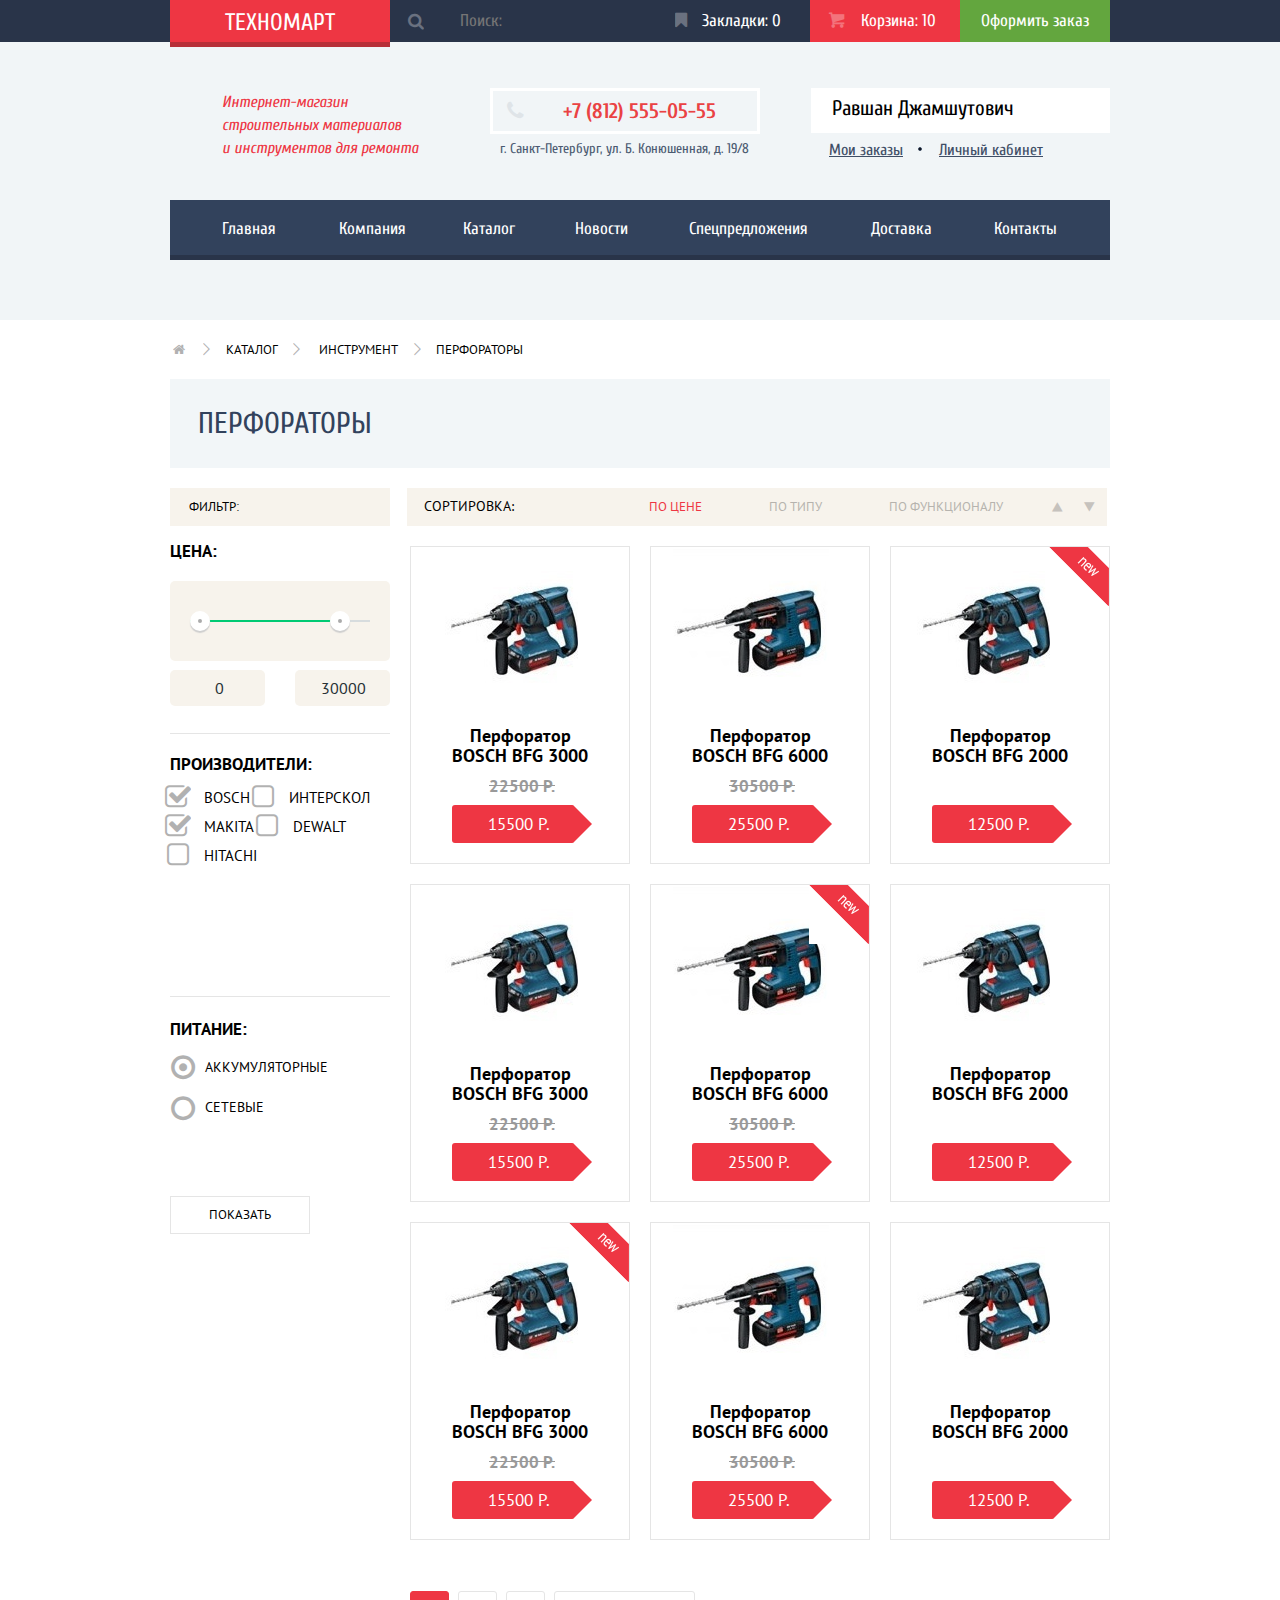
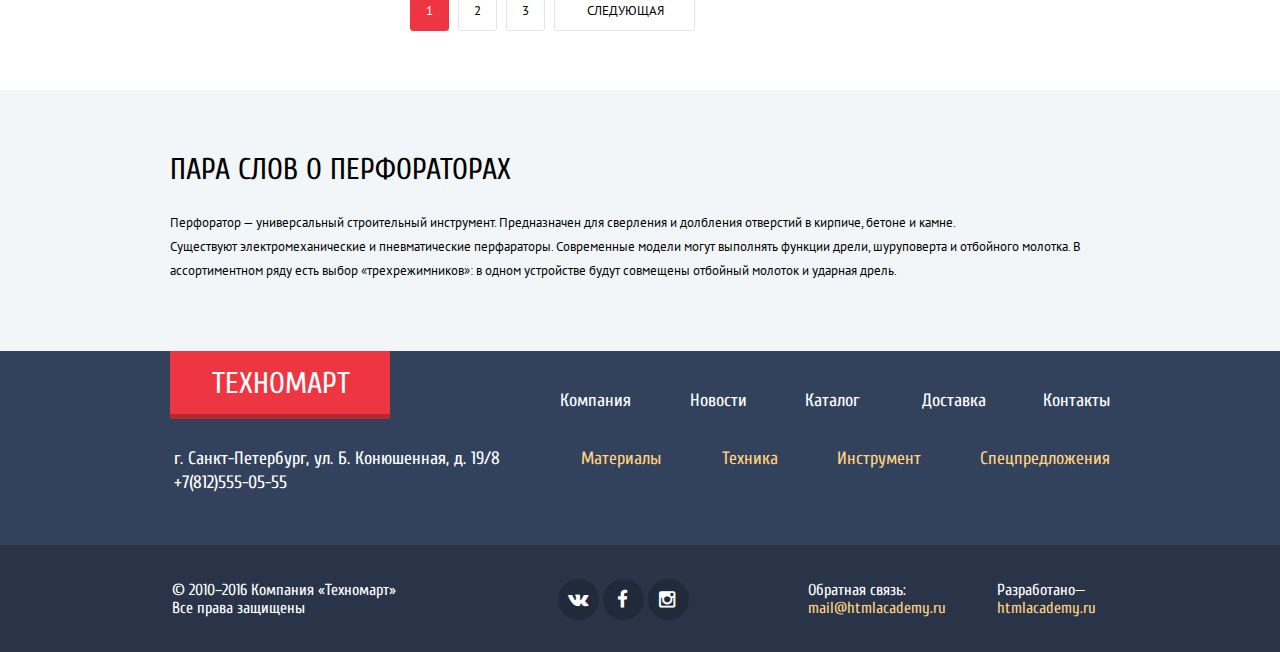
==== commit 3edc349b: "444" ====
--- a/catalog.html
+++ b/catalog.html
@@ -30,7 +30,8 @@
             <h1>Интернет-магазин строительных материалов<br> и инструментов для ремонта</h1>
           </div>
           <div class="user_block_catalog">
-              <a class="loged" href="#"><span class="icon icon-user"></span>Равшан Джамшутович<span class="icon icon-logout"><a class="logout" href="#"></a></span></a>
+            <a class="loged" href="#">Равшан Джамшутович</a>
+            <a class="logout" href="#"></a>
             <a class="btn-case" href="#">Мои заказы<span class="point"></span></a>
             <a class="btn-case" href="#">Личный кабинет</a>
           </div>
@@ -111,15 +112,15 @@
                <div class="manufacturers-form">
                  <h2 class="made-top">Производители:</h2>
                  <input type="checkbox" name="manufact-1" id="bosch" checked>
-                   <label for="bosch"><span class="icon icon-check-on"></span><p>Bosch</p></label>
+                 <label for="bosch"><span class="icon icon-check-on"></span>Bosch</label>
                  <input type="checkbox" name="manufact-2" id="other">
-                 <label for="bosch"><span class="icon icon-check-off"></span><p>Интерскол</p></label>
+                 <label for="bosch"><span class="icon icon-check-off"></span>Интерскол</label>
                  <input type="checkbox" name="manufact-3" id="makita" checked>
-                 <label for="bosch"><span class="icon icon-check-on"></span><p>Makita</p></label>
+                 <label for="bosch"><span class="icon icon-check-on"></span>Makita</label>
                  <input type="checkbox" name="manufact-4" id="dewalt">
-                 <label for="bosch"><span class="icon icon-check-off"></span><p>Dewalt</p></label>
+                 <label for="bosch"><span class="icon icon-check-off"></span>Dewalt</label>
                  <input type="checkbox" name="manufact-5" id="hitachi">
-                 <label for="bosch"><span class="icon icon-check-off"></span><p>Hitachi</p></label>
+                 <label for="bosch"><span class="icon icon-check-off"></span>Hitachi</label>
               </div>
               <div class="power">
                 <h2 class="power-top">Питание:</h2>
--- a/css/style.css
+++ b/css/style.css
@@ -1095,7 +1095,7 @@
     margin-top: 7px;
     margin-right: 60px;
 }
-.manufacturers-form p {
+.manufacturers-form label {
     font-size: 15px;
     line-height: 20px;
     font-family: "PT Sans", "Arial", sans-serif;
